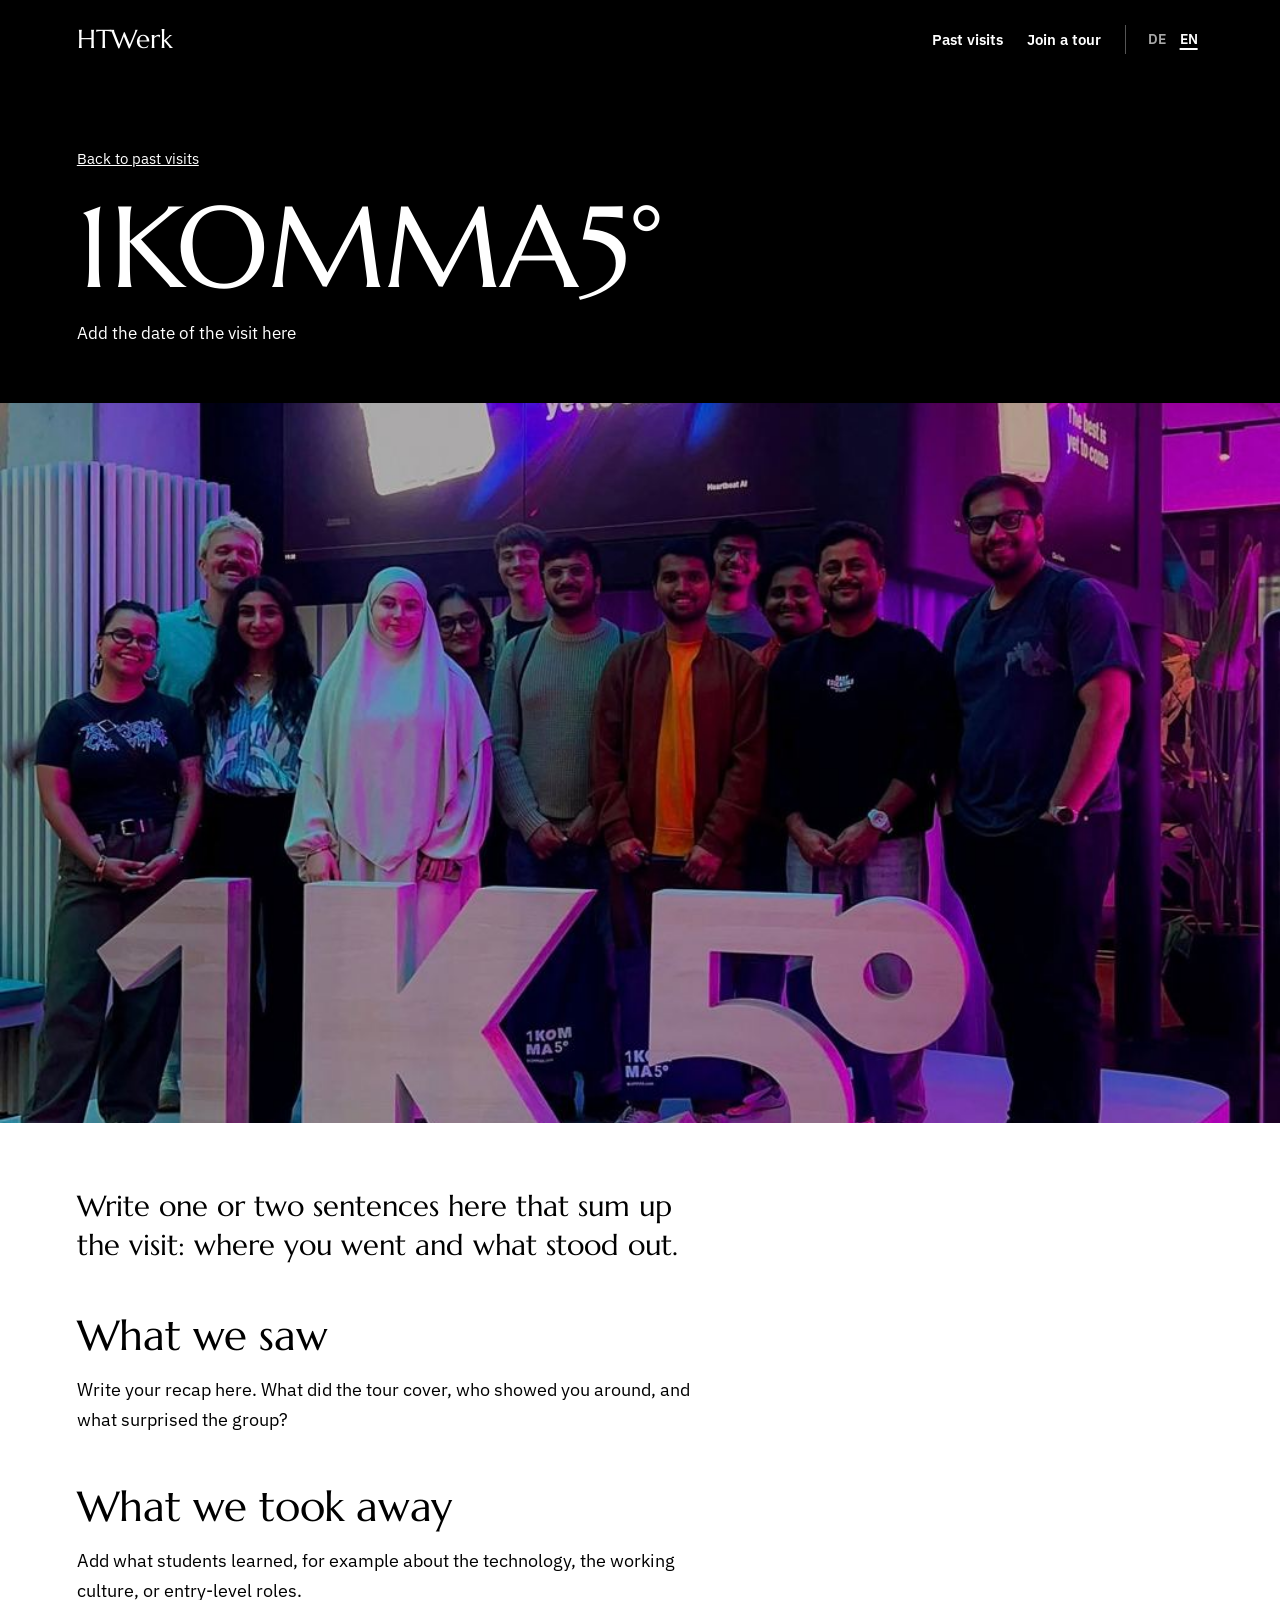
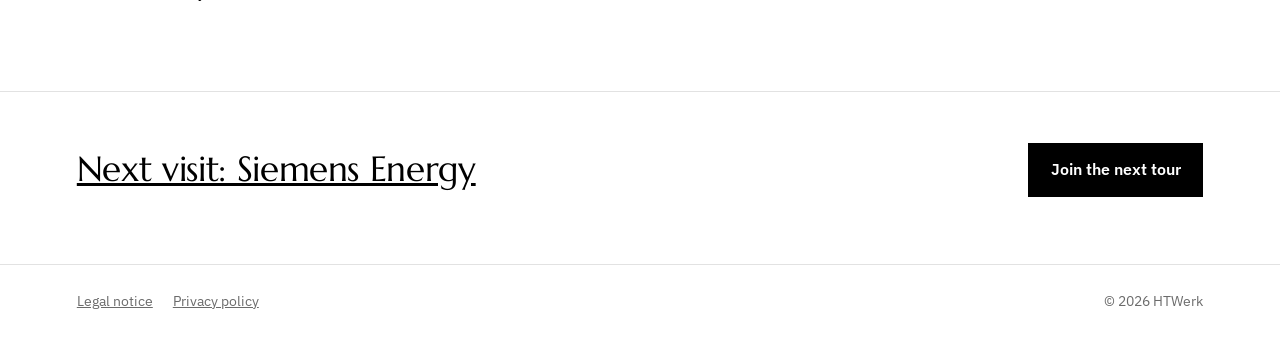
==== 1komma5.html @ 537fdc90 "Add Luma sign-up link, local fonts, link preview and icons - Sign-up button now opens the Luma page " ====
<!DOCTYPE html>
<html lang="en" data-title-en="1KOMMA5° – HTWerk" data-title-de="1KOMMA5° – HTWerk">
<head>
<meta charset="utf-8">
<meta name="viewport" content="width=device-width, initial-scale=1">
<title>1KOMMA5° – HTWerk</title>
<script>
/* Sprache waehlen, bevor die Seite gezeichnet wird: ?lang= in der Adresse, sonst gespeicherte Wahl, sonst Browsersprache */
(function(){var l;try{l=localStorage.getItem('htwerk-lang')}catch(e){}var q=(location.search.match(/[?&]lang=(de|en)/)||[])[1];if(q)l=q;if(l!=='de'&&l!=='en')l=/^de/i.test(navigator.language||'')?'de':'en';document.documentElement.lang=l})();
</script>
<!-- noindex: Suchmaschinen sollen die Seite erst aufnehmen, wenn der Rueckblick geschrieben ist. Dann diese Zeile loeschen. -->
<meta name="robots" content="noindex">
<link rel="icon" href="favicon.svg" type="image/svg+xml">
<link rel="icon" href="favicon.png" sizes="48x48" type="image/png">
<link rel="apple-touch-icon" href="apple-touch-icon.png">
<meta name="theme-color" content="#000000">
<link rel="stylesheet" href="fonts/fonts.css">
<style>
:root{--black:#000;--white:#fff;--grey:#6B6B6B;--line:#E2E2E2}
*{box-sizing:border-box}
body{margin:0;background:var(--white);color:var(--black);font:400 1.125rem/1.7 "IBM Plex Sans","Helvetica Neue",Arial,sans-serif}
img{display:block;max-width:100%}
a{color:inherit}
:focus-visible{outline:3px solid currentColor;outline-offset:3px}
h1,h2,.serif{font-family:"Marcellus","Optima",Georgia,serif;font-weight:400;letter-spacing:-.01em}
.pad{padding-left:clamp(1.25rem,6vw,6.5rem);padding-right:clamp(1.25rem,6vw,6.5rem)}
.top{display:flex;justify-content:space-between;align-items:center;gap:1rem;flex-wrap:wrap;background:var(--black);color:var(--white);padding-top:1.1rem;padding-bottom:1.1rem}
.brand{font-size:1.6rem;text-decoration:none}
.top nav{display:flex;gap:1.5rem}
.top nav a{font-weight:600;font-size:.92rem;text-decoration:none}
.top nav a:hover{text-decoration:underline}
html[lang="en"] [lang="de"],html[lang="de"] [lang="en"]{display:none}
.top nav{align-items:center}
.langsw{display:flex;border-left:1px solid #555;padding-left:1rem;gap:.15rem}
.langsw button{font:inherit;font-weight:600;font-size:.85rem;background:none;border:0;padding:.2rem .35rem;cursor:pointer;color:#A8A8A8}
.langsw button[aria-pressed="true"]{color:var(--white);text-decoration:underline;text-underline-offset:4px;text-decoration-thickness:2px}
main{display:flex;flex-direction:column}
.title{order:1;background:var(--black);color:var(--white);padding-top:4rem;padding-bottom:3.5rem}
.cover{order:2;width:100%;max-height:80vh;object-fit:cover}
.post{order:3}
.next{order:4}
.title a{font-size:.95rem}
.title h1{font-size:clamp(3rem,9vw,7.5rem);line-height:.95;margin:1.25rem 0 1rem}
.title .meta{margin:0;font-size:1.05rem}
.post{padding-top:4rem;padding-bottom:4rem}
.post>div>*{max-width:40rem}
.post h2{font-size:clamp(1.9rem,3.5vw,2.6rem);line-height:1.1;margin:3rem 0 1rem}
.post p{margin:0 0 1.25rem}
.post .lead{font-family:"Marcellus",Georgia,serif;font-size:clamp(1.4rem,2.4vw,1.8rem);line-height:1.35;margin-bottom:2rem}
.post img{max-width:min(100%,60rem);margin:2.5rem 0 .5rem}
.post figure{margin:2.5rem 0;max-width:min(100%,60rem)}
.post figure img{margin:0}
.post figcaption{font-size:.9rem;color:var(--grey);margin-top:.5rem}
.post blockquote{margin:2.5rem 0;padding-left:1.25rem;border-left:3px solid var(--black);font-family:"Marcellus",Georgia,serif;font-size:1.5rem;line-height:1.35}
.next{border-top:1px solid var(--line);padding-top:3rem;padding-bottom:4rem;display:flex;justify-content:space-between;align-items:center;gap:1.5rem;flex-wrap:wrap}
.next .serif{font-size:clamp(1.6rem,3vw,2.2rem)}
.btn{display:inline-block;padding:.85rem 1.4rem;font-weight:600;text-decoration:none;background:var(--black);color:var(--white);font-size:1rem}
.btn:hover{opacity:.75}
footer{border-top:1px solid var(--line);padding-top:1.5rem;padding-bottom:2.5rem;font-size:.9rem;color:var(--grey);display:flex;justify-content:space-between;flex-wrap:wrap;gap:1rem}
footer a{margin-right:1.25rem}
</style>
</head>
<body>

<header class="top pad">
  <a class="brand serif" href="index.html">HTWerk</a>
  <nav aria-label="Main">
    <a href="index.html#visits"><span lang="en">Past visits</span><span lang="de">Bisherige Besuche</span></a>
    <a href="index.html#signup"><span lang="en">Join a tour</span><span lang="de">Anmelden</span></a>
    <span class="langsw" role="group" aria-label="Language / Sprache">
      <button type="button" data-setlang="de">DE</button><button type="button" data-setlang="en">EN</button>
    </span>
  </nav>
</header>

<main>
  <div class="title pad">
    <a href="index.html#visits"><span lang="en">Back to past visits</span><span lang="de">Zurück zu den bisherigen Besuchen</span></a>
    <h1>1KOMMA5°</h1>

    <!-- ============ DATUM DER TOUR: hier eintragen (einmal englisch, einmal deutsch) ============ -->
    <p class="meta">
      <span lang="en">Add the date of the visit here</span>
      <span lang="de">Hier das Datum des Besuchs eintragen</span>
    </p>
  </div>

  <!-- Titelfoto -->
  <img class="cover" alt="Group photo of students at 1KOMMA5°" data-alt-de="Gruppenfoto der Studierenden bei 1KOMMA5°" src="images/1komma5.jpg">

  <article class="post pad">

    <!-- =====================================================================
         AB HIER SCHREIBST DU DEINEN BLOG-TEXT
         Es gibt zwei Bloecke: einen englischen und einen deutschen.
         Besucher sehen immer nur den Block ihrer gewaehlten Sprache.
         Wenn du nur in einer Sprache schreibst, kopiere denselben Text in beide Bloecke.

         Bausteine zum Kopieren:
         Einleitung (groesser gesetzt):   <p class="lead">Text</p>
         Absatz:                          <p>Text</p>
         Zwischenueberschrift:            <h2>Ueberschrift</h2>
         Zitat:                           <blockquote>Zitat</blockquote>
         Link:                            <a href="https://...">Linktext</a>
         Foto (Datei vorher ins selbe
         Ordner images/ hochladen):      <figure>
                                            <img src="images/dateiname.jpg" alt="Was auf dem Foto zu sehen ist">
                                            <figcaption>Bildunterschrift</figcaption>
                                          </figure>
         ===================================================================== -->

    <!-- ---------- ENGLISCHER TEXT ---------- -->
    <div lang="en">
      <p class="lead">Write one or two sentences here that sum up the visit: where you went and what stood out.</p>

      <h2>What we saw</h2>
      <p>Write your recap here. What did the tour cover, who showed you around, and what surprised the group?</p>

      <h2>What we took away</h2>
      <p>Add what students learned, for example about the technology, the working culture, or entry-level roles.</p>
    </div>

    <!-- ---------- DEUTSCHER TEXT ---------- -->
    <div lang="de">
      <p class="lead">Schreib hier ein oder zwei Sätze, die den Besuch zusammenfassen: wo ihr wart und was besonders war.</p>

      <h2>Was wir gesehen haben</h2>
      <p>Hier kommt dein Rückblick hin. Was wurde gezeigt, wer hat euch herumgeführt, und was hat die Gruppe überrascht?</p>

      <h2>Was wir mitnehmen</h2>
      <p>Ergänze, was die Studierenden gelernt haben, zum Beispiel über die Technik, die Arbeitskultur oder Einstiegsmöglichkeiten.</p>
    </div>

    <!-- =====================================================================
         ENDE DEINES TEXTES. Alles darunter bitte nicht aendern.
         ===================================================================== -->

  </article>

  <div class="next pad">
    <a class="serif" href="siemens-energy.html"><span lang="en">Next visit: Siemens Energy</span><span lang="de">Nächster Besuch: Siemens Energy</span></a>
    <a class="btn" href="index.html#signup"><span lang="en">Join the next tour</span><span lang="de">Zur nächsten Tour anmelden</span></a>
  </div>

</main>

<footer class="pad">
  <div><a href="impressum.html"><span lang="en">Legal notice</span><span lang="de">Impressum</span></a><a href="datenschutz.html"><span lang="en">Privacy policy</span><span lang="de">Datenschutz</span></a></div>
  <div>© 2026 HTWerk</div>
</footer>
<script>
/* Sprachumschalter DE/EN */
(function(){
  var d=document.documentElement;
  function set(l){
    d.lang=l;
    try{localStorage.setItem('htwerk-lang',l)}catch(e){}
    var t=d.getAttribute('data-title-'+l); if(t) document.title=t;
    document.querySelectorAll('[data-setlang]').forEach(function(b){b.setAttribute('aria-pressed',String(b.getAttribute('data-setlang')===l))});
    document.querySelectorAll('img[data-alt-de]').forEach(function(i){
      if(!i.hasAttribute('data-alt-en')) i.setAttribute('data-alt-en',i.alt);
      i.alt=i.getAttribute('data-alt-'+l);
    });
    /* Sprache an die Unterseiten weitergeben */
    document.querySelectorAll('a[href]').forEach(function(a){
      var m=a.getAttribute('href').match(/^([\w-]+\.html)(\?lang=\w+)?(#.*)?$/);
      if(m) a.setAttribute('href',m[1]+'?lang='+l+(m[3]||''));
    });
  }
  document.querySelectorAll('[data-setlang]').forEach(function(b){b.addEventListener('click',function(){set(b.getAttribute('data-setlang'))})});
  set(d.lang==='de'?'de':'en');
})();
</script>
</body>
</html>
---- fonts/fonts.css ----
/* Schriften liegen lokal im Repository, damit keine Besucherdaten an Google gehen.
   Marcellus und IBM Plex Sans stehen unter der SIL Open Font License (siehe LICENSE-Dateien). */
@font-face{font-family:"Marcellus";font-style:normal;font-weight:400;font-display:swap;src:url("marcellus-latin-400-normal.woff2") format("woff2")}
@font-face{font-family:"IBM Plex Sans";font-style:normal;font-weight:400;font-display:swap;src:url("ibm-plex-sans-latin-400-normal.woff2") format("woff2")}
@font-face{font-family:"IBM Plex Sans";font-style:normal;font-weight:600;font-display:swap;src:url("ibm-plex-sans-latin-600-normal.woff2") format("woff2")}
@font-face{font-family:"IBM Plex Sans";font-style:normal;font-weight:700;font-display:swap;src:url("ibm-plex-sans-latin-700-normal.woff2") format("woff2")}
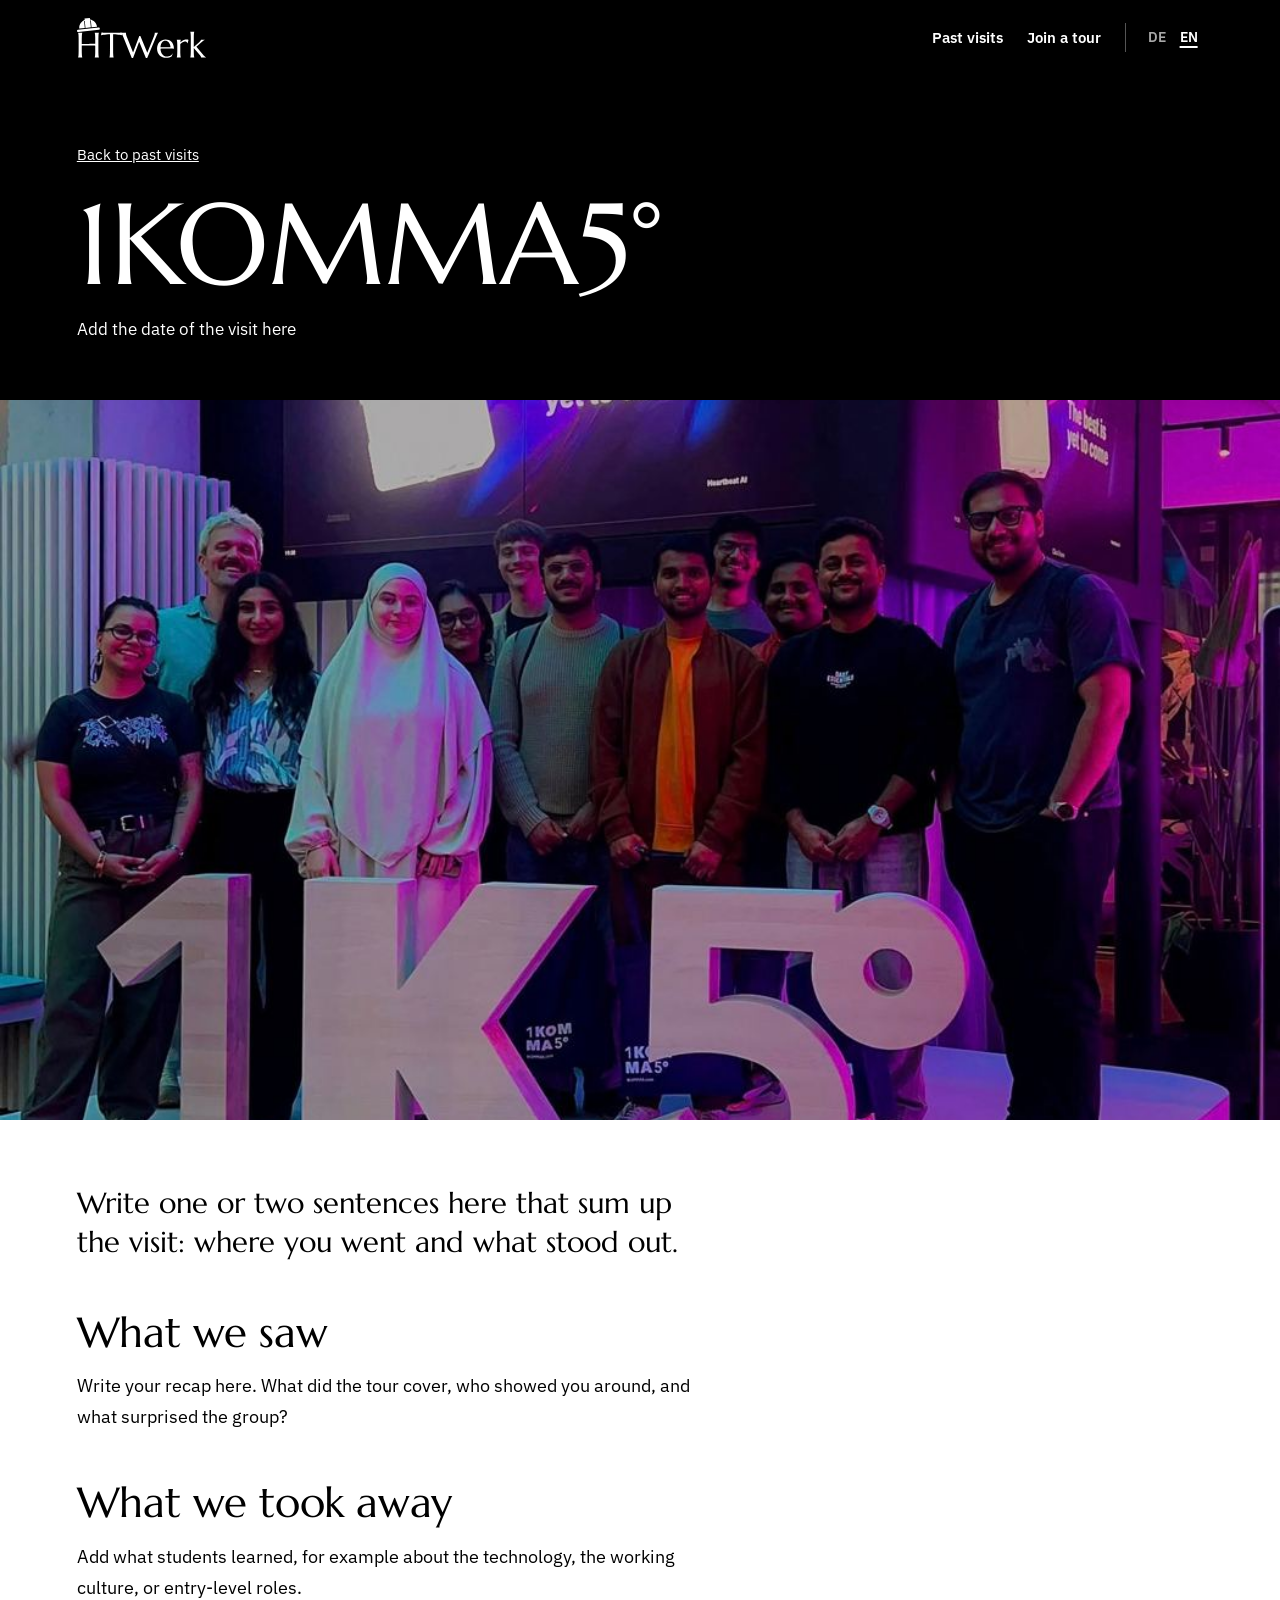
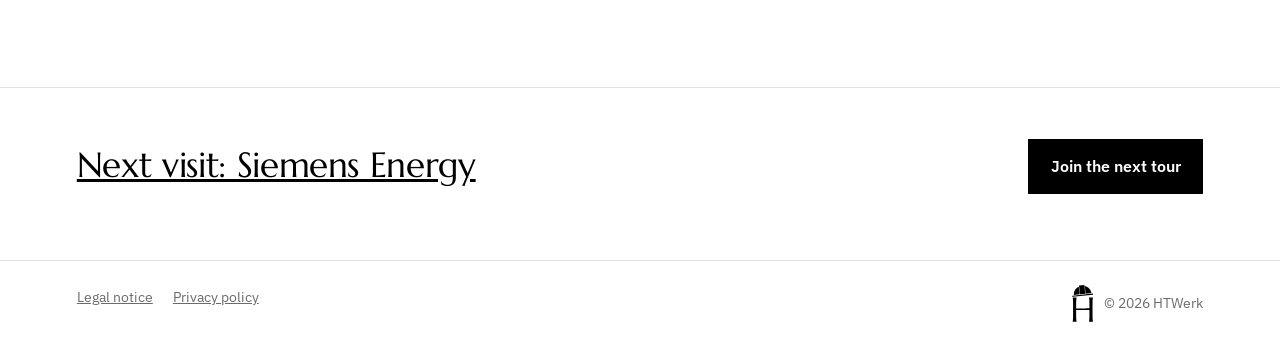
==== commit 4234177a: "Add Helm logo and revise German copy - Hero h1, tour-page header and footer use the Helm wordmark an" ====
--- a/1komma5.html
+++ b/1komma5.html
@@ -25,7 +25,8 @@
 h1,h2,.serif{font-family:"Marcellus","Optima",Georgia,serif;font-weight:400;letter-spacing:-.01em}
 .pad{padding-left:clamp(1.25rem,6vw,6.5rem);padding-right:clamp(1.25rem,6vw,6.5rem)}
 .top{display:flex;justify-content:space-between;align-items:center;gap:1rem;flex-wrap:wrap;background:var(--black);color:var(--white);padding-top:1.1rem;padding-bottom:1.1rem}
-.brand{font-size:1.6rem;text-decoration:none}
+.brand{display:block;line-height:0}
+.brand svg{display:block;height:2.5rem;width:auto;fill:currentColor}
 .top nav{display:flex;gap:1.5rem}
 .top nav a{font-weight:600;font-size:.92rem;text-decoration:none}
 .top nav a:hover{text-decoration:underline}
@@ -58,12 +59,14 @@
 .btn:hover{opacity:.75}
 footer{border-top:1px solid var(--line);padding-top:1.5rem;padding-bottom:2.5rem;font-size:.9rem;color:var(--grey);display:flex;justify-content:space-between;flex-wrap:wrap;gap:1rem}
 footer a{margin-right:1.25rem}
+.mark{display:flex;align-items:center;gap:.7rem}
+.mark svg{height:2.3rem;width:auto;fill:var(--black)}
 </style>
 </head>
 <body>
 
 <header class="top pad">
-  <a class="brand serif" href="index.html">HTWerk</a>
+  <a class="brand" href="index.html" aria-label="HTWerk"><svg viewBox="0 0 4799 1487" aria-hidden="true" focusable="false"><path d="M678 1027 c-17 -1 -38 -1 -64 -1 c-25 -1 -53 -1 -83 -1 c-31 -1 -62 -1 -95 -1 c-32 -1 -64 -1 -96 -1 c-31 0 -61 0 -89 0 c-28 1 -53 1 -74 2 v191 c0 36 1 68 2 95 c1 27 2 51 4 70 c1 20 3 36 6 50 c2 13 4 24 7 33 v3 h-154 v-3 c3 -9 5 -20 7 -33 c3 -14 5 -30 7 -50 c1 -19 3 -43 3 -70 c1 -27 2 -59 2 -95 v-418 c0 -36 -1 -68 -2 -95 c0 -27 -2 -51 -3 -71 c-2 -20 -4 -36 -7 -49 c-2 -14 -4 -25 -7 -34 v-2 h154 v2 c-3 9 -5 20 -7 34 c-3 13 -5 29 -6 49 c-2 20 -3 44 -4 71 c-1 27 -2 59 -2 95 v164 c23 1 48 2 76 2 c28 0 58 0 89 0 c30 0 62 -1 94 -1 c32 0 62 -1 92 -2 c30 0 58 -1 83 -2 c26 -1 49 -2 67 -2 v-159 c0 -36 0 -68 -1 -95 c-1 -27 -2 -51 -4 -71 c-1 -20 -3 -36 -6 -49 c-2 -14 -5 -25 -7 -34 v-2 h154 v2 c-3 9 -5 20 -8 34 c-2 13 -4 29 -6 49 c-1 20 -3 44 -3 71 c-1 27 -2 59 -2 95 v418 c0 36 1 68 2 95 c0 27 2 51 3 70 c2 20 4 36 6 50 c3 13 5 24 8 33 v3 h-154 v-3 c2 -9 5 -20 7 -33 c3 -14 5 -30 6 -50 c2 -19 3 -43 4 -70 c1 -27 1 -59 1 -95 Z M1226 603 c-50 0 -96 2 -137 7 c-40 4 -75 9 -105 14 c-34 7 -65 14 -92 21 l19 -103 c5 0 13 0 23 1 c10 0 22 1 34 1 c13 1 26 1 40 1 c14 0 27 0 40 1 c12 0 23 0 33 0 c9 1 16 1 21 1 h366 c4 0 11 0 21 -1 c9 0 20 0 33 0 c12 -1 25 -1 39 -1 c14 0 27 0 40 -1 c13 0 24 -1 34 -1 c11 -1 18 -1 23 -1 l19 103 c-27 -7 -58 -14 -92 -21 c-30 -5 -65 -10 -106 -14 c-40 -5 -86 -7 -136 -7 v613 c0 36 0 68 1 95 c2 27 3 51 4 70 c2 20 4 36 6 50 c2 13 5 24 7 33 v3 h-153 v-3 c3 -9 5 -20 7 -33 c2 -14 4 -30 6 -50 c2 -19 3 -43 4 -70 c1 -27 1 -59 1 -95 Z M2356 668 l257 623 l249 -612 c10 -25 17 -46 22 -64 c5 -17 7 -32 7 -45 c0 -3 0 -7 0 -11 c-1 -5 -1 -8 -2 -10 v-2 h127 v2 c-9 10 -18 25 -28 45 c-10 21 -22 46 -35 76 l-343 817 h-49 l-249 -606 l-228 606 h-48 l-314 -785 c-8 -18 -16 -36 -24 -53 c-8 -17 -15 -33 -22 -47 c-7 -13 -14 -25 -19 -34 c-6 -10 -10 -16 -13 -19 v-2 h178 v2 c-1 5 -2 9 -2 11 c0 3 0 6 0 9 c0 15 2 30 5 46 c4 17 10 36 19 59 l241 610 l231 -614 Z M3317 1478 c-48 0 -92 -7 -134 -22 c-41 -15 -77 -37 -108 -66 c-31 -29 -55 -65 -73 -107 c-17 -43 -26 -91 -26 -146 c0 -48 8 -93 24 -135 c16 -41 39 -77 67 -107 c29 -30 63 -54 101 -71 c38 -17 79 -26 124 -26 c44 0 85 8 122 23 c38 15 71 37 98 66 c28 29 50 65 66 107 c16 43 24 91 26 145 c-49 0 -97 -1 -145 -1 c-49 -1 -99 -1 -151 -1 c-37 0 -73 0 -109 1 c-35 0 -67 1 -95 1 c3 45 9 85 21 121 c11 36 27 67 47 92 c20 26 44 45 72 59 c29 14 61 20 97 20 c24 0 48 -3 70 -8 c22 -6 42 -14 60 -24 c18 -11 34 -23 48 -37 c14 -14 26 -29 36 -45 l8 4 l-48 114 c-23 12 -50 22 -83 31 c-32 8 -70 12 -115 12 Z M3232 1087 c42 0 85 0 128 0 c43 -1 82 -1 117 -3 c-4 -37 -11 -70 -21 -100 c-11 -29 -25 -54 -42 -75 c-16 -20 -36 -36 -59 -47 c-22 -11 -47 -17 -75 -17 c-24 0 -47 5 -68 16 c-21 11 -39 27 -54 47 c-16 21 -28 46 -37 76 c-10 30 -15 63 -17 102 c19 0 40 1 61 1 c21 0 44 0 67 0 Z M3729 1061 c0 -37 -1 -69 -2 -96 c-1 -27 -2 -50 -4 -70 c-1 -20 -3 -36 -6 -49 c-2 -14 -5 -25 -7 -34 v-2 h148 v2 c-3 10 -6 22 -9 36 c-2 14 -4 32 -5 55 c16 -14 32 -27 49 -39 c18 -13 35 -25 53 -34 c18 -10 36 -18 55 -24 c18 -6 37 -9 56 -9 c12 0 22 0 30 1 c9 2 16 3 23 5 c7 2 13 4 19 6 c5 3 11 5 16 7 l-32 123 l-10 -3 c-6 -19 -15 -34 -29 -45 c-14 -11 -34 -17 -58 -17 c-13 0 -27 2 -42 7 c-14 5 -29 11 -44 19 c-15 9 -30 18 -45 29 c-15 11 -29 23 -44 35 c0 12 -1 26 -1 40 c0 15 0 30 0 46 v166 c0 36 1 68 1 95 c1 27 3 51 4 70 c2 20 4 36 6 50 c2 13 5 24 7 33 v3 h-148 v-3 c2 -9 5 -20 7 -33 c3 -14 5 -30 6 -50 c2 -19 3 -43 4 -70 c1 -27 2 -59 2 -95 Z M4231 758 c0 -36 -1 -68 -2 -95 c-1 -27 -2 -50 -4 -70 c-1 -20 -3 -36 -6 -50 c-2 -13 -4 -24 -7 -33 v-2 h148 v2 c-2 9 -5 20 -7 33 c-2 14 -4 30 -6 50 c-1 20 -3 43 -4 70 c0 27 -1 59 -1 95 v320 l210 -188 c37 -32 55 -59 55 -80 h149 v2 c-11 4 -22 8 -32 13 c-10 6 -20 12 -30 19 c-10 8 -20 16 -31 25 c-11 9 -23 20 -36 31 l-188 171 l258 305 c8 10 16 19 25 29 c9 9 18 18 27 26 c9 8 18 16 26 22 c9 6 17 9 24 11 v3 h-186 c0 -11 -3 -23 -9 -35 c-6 -12 -16 -27 -31 -46 l-231 -274 v104 c0 36 1 68 1 95 c1 27 3 51 4 70 c2 20 4 36 6 50 c2 13 5 24 7 33 v3 h-148 v-3 c3 -9 5 -20 7 -33 c3 -14 5 -30 6 -50 c2 -19 3 -43 4 -70 c1 -27 2 -59 2 -95 Z M745 323 l-204 21 l-27 -257 l-26 3 l27 257 l-199 21 l-27 -258 l-26 3 l27 258 l-205 21 c-14 -137 70 -264 200 -317 l-6 -54 l200 -21 l5 54 c138 25 247 131 261 269 Z M36 437 l767 -80 c22 -3 42 13 44 35 c3 22 -13 42 -35 44 l-768 81 c-22 2 -41 -14 -44 -36 c-2 -22 14 -41 36 -44 Z"/></svg></a>
   <nav aria-label="Main">
     <a href="index.html#visits"><span lang="en">Past visits</span><span lang="de">Bisherige Besuche</span></a>
     <a href="index.html#signup"><span lang="en">Join a tour</span><span lang="de">Anmelden</span></a>
@@ -122,13 +125,13 @@
 
     <!-- ---------- DEUTSCHER TEXT ---------- -->
     <div lang="de">
-      <p class="lead">Schreib hier ein oder zwei Sätze, die den Besuch zusammenfassen: wo ihr wart und was besonders war.</p>
+      <p class="lead">Fasse den Besuch hier in ein oder zwei Sätzen zusammen: wo ihr wart und was hängen geblieben ist.</p>
 
       <h2>Was wir gesehen haben</h2>
-      <p>Hier kommt dein Rückblick hin. Was wurde gezeigt, wer hat euch herumgeführt, und was hat die Gruppe überrascht?</p>
+      <p>Hier steht dein Rückblick. Was habt ihr gesehen, wer hat euch geführt und was hat die Gruppe überrascht?</p>
 
       <h2>Was wir mitnehmen</h2>
-      <p>Ergänze, was die Studierenden gelernt haben, zum Beispiel über die Technik, die Arbeitskultur oder Einstiegsmöglichkeiten.</p>
+      <p>Ergänze, was die Studierenden mitgenommen haben, zum Beispiel über die Technik, die Unternehmenskultur oder den Berufseinstieg.</p>
     </div>
 
     <!-- =====================================================================
@@ -138,7 +141,7 @@
   </article>
 
   <div class="next pad">
-    <a class="serif" href="siemens-energy.html"><span lang="en">Next visit: Siemens Energy</span><span lang="de">Nächster Besuch: Siemens Energy</span></a>
+    <a class="serif" href="siemens-energy.html"><span lang="en">Next visit: Siemens Energy</span><span lang="de">Nächster Rückblick: Siemens Energy</span></a>
     <a class="btn" href="index.html#signup"><span lang="en">Join the next tour</span><span lang="de">Zur nächsten Tour anmelden</span></a>
   </div>
 
@@ -146,7 +149,7 @@
 
 <footer class="pad">
   <div><a href="impressum.html"><span lang="en">Legal notice</span><span lang="de">Impressum</span></a><a href="datenschutz.html"><span lang="en">Privacy policy</span><span lang="de">Datenschutz</span></a></div>
-  <div>© 2026 HTWerk</div>
+  <div class="mark"><svg viewBox="0 0 1498 2566" aria-hidden="true" focusable="false"><path d="M1216 1753 c-31 -1 -71 -2 -118 -2 c-48 -1 -99 -1 -155 -2 c-56 -1 -114 -1 -174 -2 c-61 0 -120 -1 -177 -1 c-58 0 -113 0 -165 1 c-52 0 -98 2 -137 3 v352 c0 67 1 126 3 176 c2 51 5 94 7 130 c3 37 7 67 11 91 c4 25 9 45 14 62 v5 h-285 v-5 c5 -17 10 -37 14 -62 c4 -24 8 -54 11 -91 c3 -36 6 -79 7 -130 c2 -50 3 -109 3 -176 v-771 c0 -68 -1 -126 -3 -176 c-1 -51 -4 -94 -7 -131 c-3 -37 -7 -67 -11 -92 c-4 -24 -9 -45 -14 -61 v-5 h285 v5 c-5 16 -10 37 -14 61 c-4 25 -8 55 -11 92 c-2 37 -5 80 -7 131 c-2 50 -3 108 -3 176 v303 c41 2 88 3 140 3 c52 0 107 0 164 0 c57 0 115 -1 174 -2 c58 -1 115 -2 170 -3 c55 -1 107 -2 154 -4 c48 -1 89 -3 124 -5 v-292 c0 -68 -1 -126 -3 -176 c-2 -51 -4 -94 -7 -131 c-3 -37 -6 -67 -10 -92 c-5 -24 -9 -45 -14 -61 v-5 h284 v5 c-4 16 -9 37 -13 61 c-5 25 -8 55 -11 92 c-4 37 -6 80 -8 131 c-1 50 -2 108 -2 176 v771 c0 67 1 126 2 176 c2 51 4 94 8 130 c3 37 6 67 11 91 c4 25 9 45 13 62 v5 h-284 v-5 c5 -17 9 -37 14 -62 c4 -24 7 -54 10 -91 c3 -36 5 -79 7 -130 c2 -50 3 -109 3 -176 Z M1351 562 l-400 42 l-54 -517 l-26 3 l54 517 l-369 39 l-54 -518 l-26 3 l55 518 l-400 42 c-27 -254 129 -487 369 -586 l-7 -66 l368 -39 l7 66 c255 47 456 243 483 496 Z M36 741 l1418 -149 c22 -3 42 13 44 35 c2 22 -14 42 -35 44 l-1419 149 c-22 3 -41 -13 -44 -35 c-2 -22 14 -42 36 -44 Z"/></svg>© 2026 HTWerk</div>
 </footer>
 <script>
 /* Sprachumschalter DE/EN */
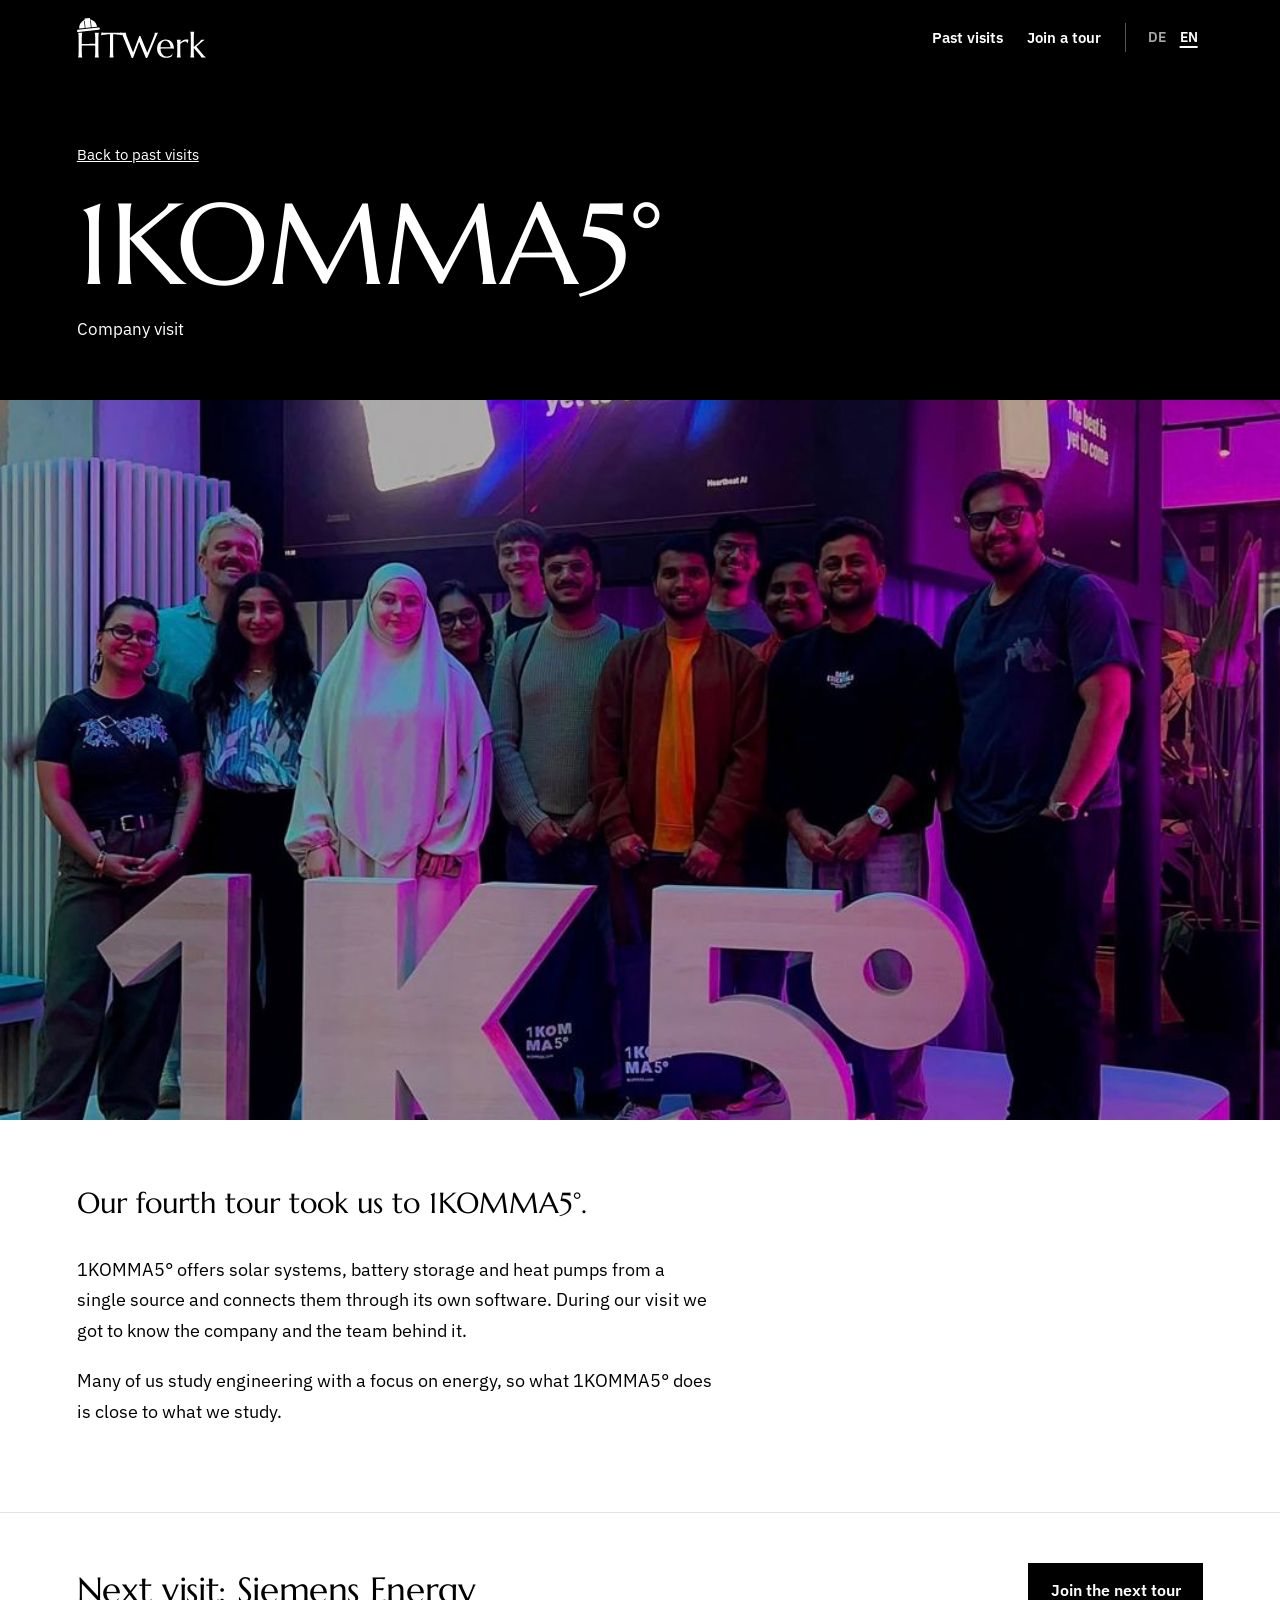
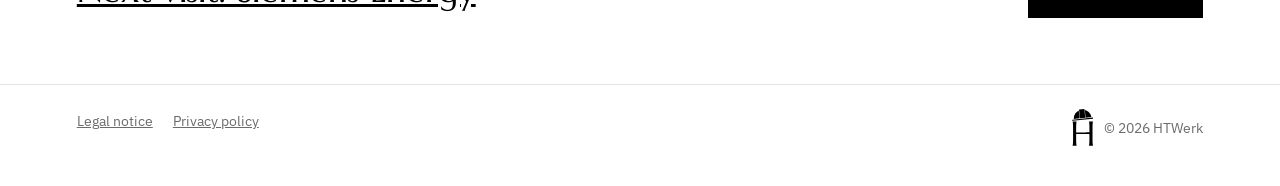
==== commit 66390fe4: "Link tour pages from the homepage and add short recaps - Each visit under #visits links to its page " ====
--- a/1komma5.html
+++ b/1komma5.html
@@ -8,8 +8,7 @@
 /* Sprache waehlen, bevor die Seite gezeichnet wird: ?lang= in der Adresse, sonst gespeicherte Wahl, sonst Browsersprache */
 (function(){var l;try{l=localStorage.getItem('htwerk-lang')}catch(e){}var q=(location.search.match(/[?&]lang=(de|en)/)||[])[1];if(q)l=q;if(l!=='de'&&l!=='en')l=/^de/i.test(navigator.language||'')?'de':'en';document.documentElement.lang=l})();
 </script>
-<!-- noindex: Suchmaschinen sollen die Seite erst aufnehmen, wenn der Rueckblick geschrieben ist. Dann diese Zeile loeschen. -->
-<meta name="robots" content="noindex">
+<meta name="description" content="Our fourth tour took us to 1KOMMA5°.">
 <link rel="icon" href="favicon.svg" type="image/svg+xml">
 <link rel="icon" href="favicon.png" sizes="48x48" type="image/png">
 <link rel="apple-touch-icon" href="apple-touch-icon.png">
@@ -52,6 +51,10 @@
 .post figure{margin:2.5rem 0;max-width:min(100%,60rem)}
 .post figure img{margin:0}
 .post figcaption{font-size:.9rem;color:var(--grey);margin-top:.5rem}
+.shots{display:grid;grid-template-columns:1fr 1fr;gap:1.25rem;max-width:60rem;margin-top:3rem}
+.shots figure{margin:0;max-width:none}
+.shots img{width:100%;max-width:none;aspect-ratio:4/3;object-fit:cover}
+@media (max-width:40rem){.shots{grid-template-columns:1fr}}
 .post blockquote{margin:2.5rem 0;padding-left:1.25rem;border-left:3px solid var(--black);font-family:"Marcellus",Georgia,serif;font-size:1.5rem;line-height:1.35}
 .next{border-top:1px solid var(--line);padding-top:3rem;padding-bottom:4rem;display:flex;justify-content:space-between;align-items:center;gap:1.5rem;flex-wrap:wrap}
 .next .serif{font-size:clamp(1.6rem,3vw,2.2rem)}
@@ -81,10 +84,10 @@
     <a href="index.html#visits"><span lang="en">Back to past visits</span><span lang="de">Zurück zu den bisherigen Besuchen</span></a>
     <h1>1KOMMA5°</h1>
 
-    <!-- ============ DATUM DER TOUR: hier eintragen (einmal englisch, einmal deutsch) ============ -->
+    <!-- Zeile unter dem Namen. Das Datum des Besuchs fehlt noch: einfach davor ergänzen, z. B. „12. Mai 2026 · …“ (einmal englisch, einmal deutsch). -->
     <p class="meta">
-      <span lang="en">Add the date of the visit here</span>
-      <span lang="de">Hier das Datum des Besuchs eintragen</span>
+      <span lang="en">Company visit</span>
+      <span lang="de">Unternehmensbesuch</span>
     </p>
   </div>
 
@@ -110,28 +113,23 @@
                                             <img src="images/dateiname.jpg" alt="Was auf dem Foto zu sehen ist">
                                             <figcaption>Bildunterschrift</figcaption>
                                           </figure>
+
+         Zwei Fotos nebeneinander, fuer beide Sprachen gemeinsam (steht unter dem deutschen Text):
+                                          <div class="shots"> <figure>...</figure> <figure>...</figure> </div>
          ===================================================================== -->
 
     <!-- ---------- ENGLISCHER TEXT ---------- -->
     <div lang="en">
-      <p class="lead">Write one or two sentences here that sum up the visit: where you went and what stood out.</p>
-
-      <h2>What we saw</h2>
-      <p>Write your recap here. What did the tour cover, who showed you around, and what surprised the group?</p>
-
-      <h2>What we took away</h2>
-      <p>Add what students learned, for example about the technology, the working culture, or entry-level roles.</p>
+      <p class="lead">Our fourth tour took us to 1KOMMA5°.</p>
+      <p>1KOMMA5° offers solar systems, battery storage and heat pumps from a single source and connects them through its own software. During our visit we got to know the company and the team behind it.</p>
+      <p>Many of us study engineering with a focus on energy, so what 1KOMMA5° does is close to what we study.</p>
     </div>
 
     <!-- ---------- DEUTSCHER TEXT ---------- -->
     <div lang="de">
-      <p class="lead">Fasse den Besuch hier in ein oder zwei Sätzen zusammen: wo ihr wart und was hängen geblieben ist.</p>
-
-      <h2>Was wir gesehen haben</h2>
-      <p>Hier steht dein Rückblick. Was habt ihr gesehen, wer hat euch geführt und was hat die Gruppe überrascht?</p>
-
-      <h2>Was wir mitnehmen</h2>
-      <p>Ergänze, was die Studierenden mitgenommen haben, zum Beispiel über die Technik, die Unternehmenskultur oder den Berufseinstieg.</p>
+      <p class="lead">Unsere vierte Tour führte zu 1KOMMA5°.</p>
+      <p>1KOMMA5° bietet Solaranlagen, Stromspeicher und Wärmepumpen aus einer Hand an und vernetzt sie über eine eigene Software. Bei unserem Besuch haben wir das Unternehmen und das Team dahinter kennengelernt.</p>
+      <p>Viele von uns studieren mit Schwerpunkt Energie. Was 1KOMMA5° macht, liegt deshalb nah an unserem Studium.</p>
     </div>
 
     <!-- =====================================================================
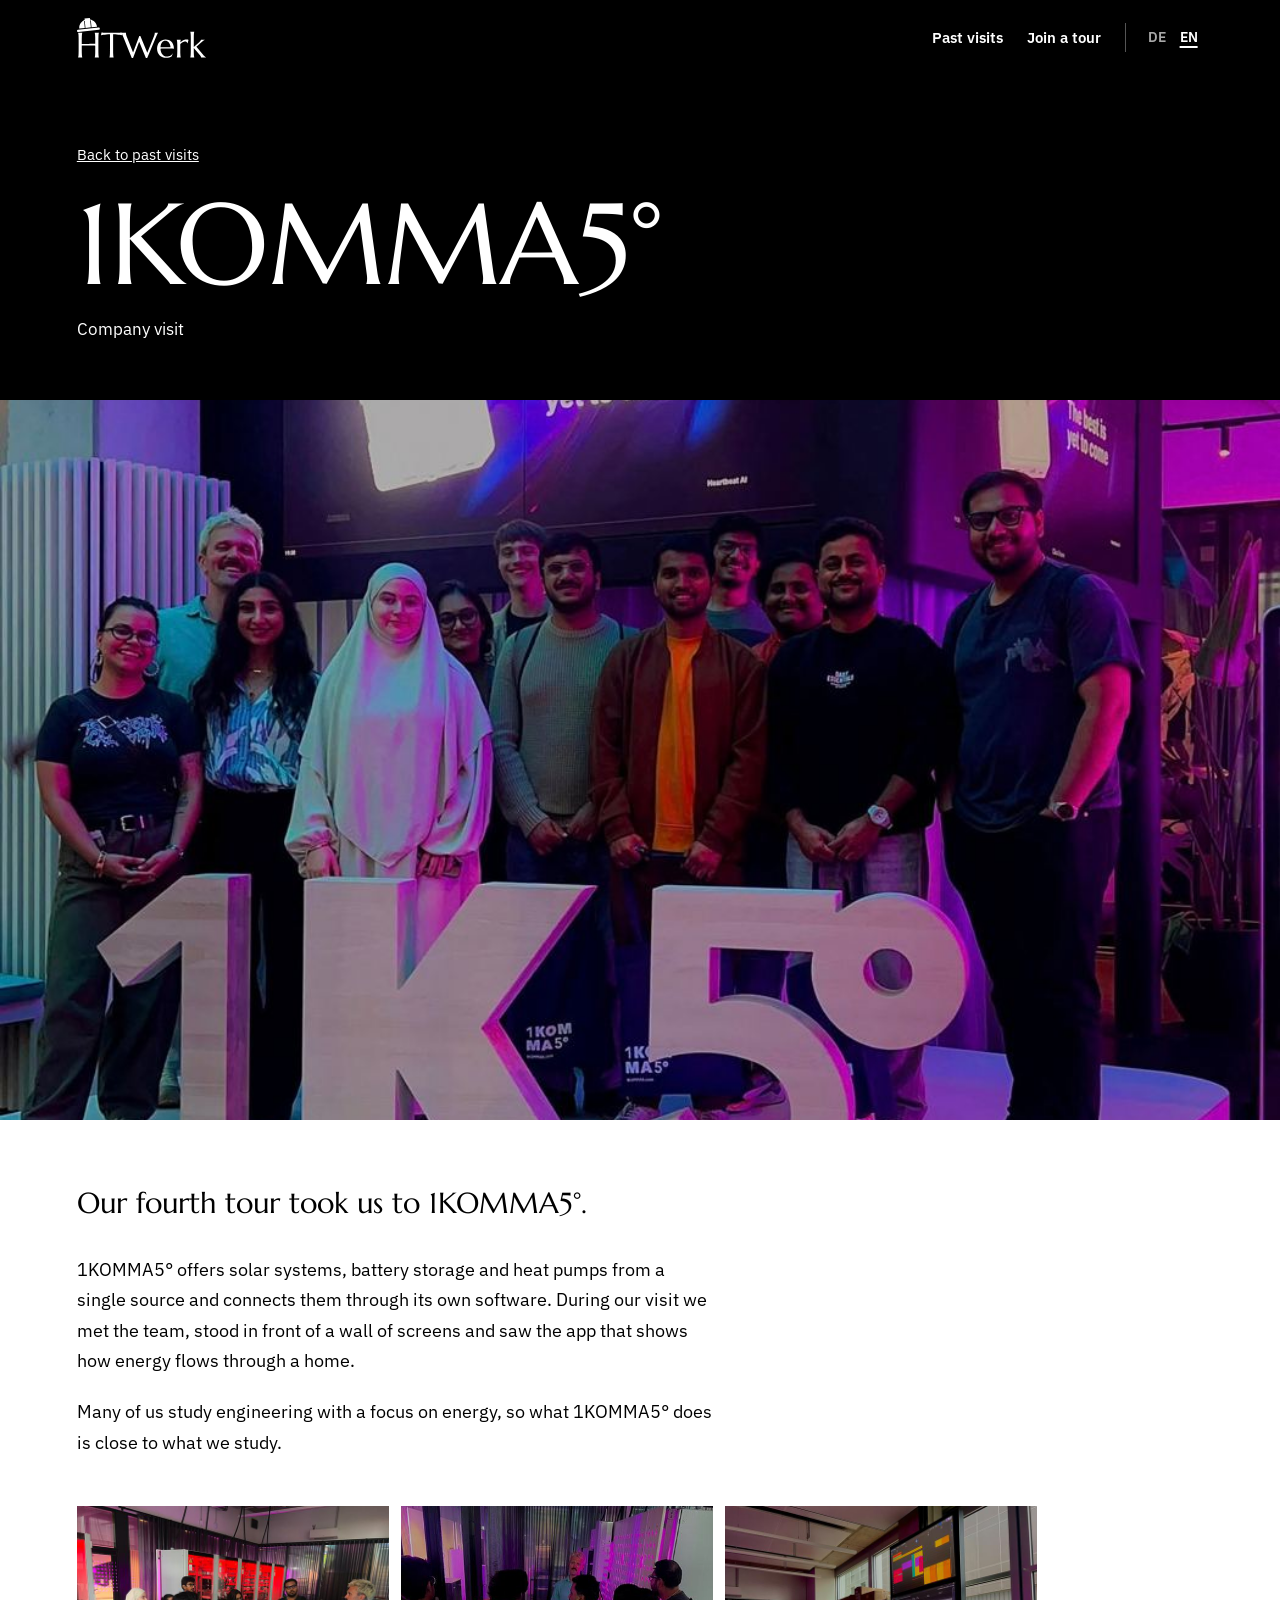
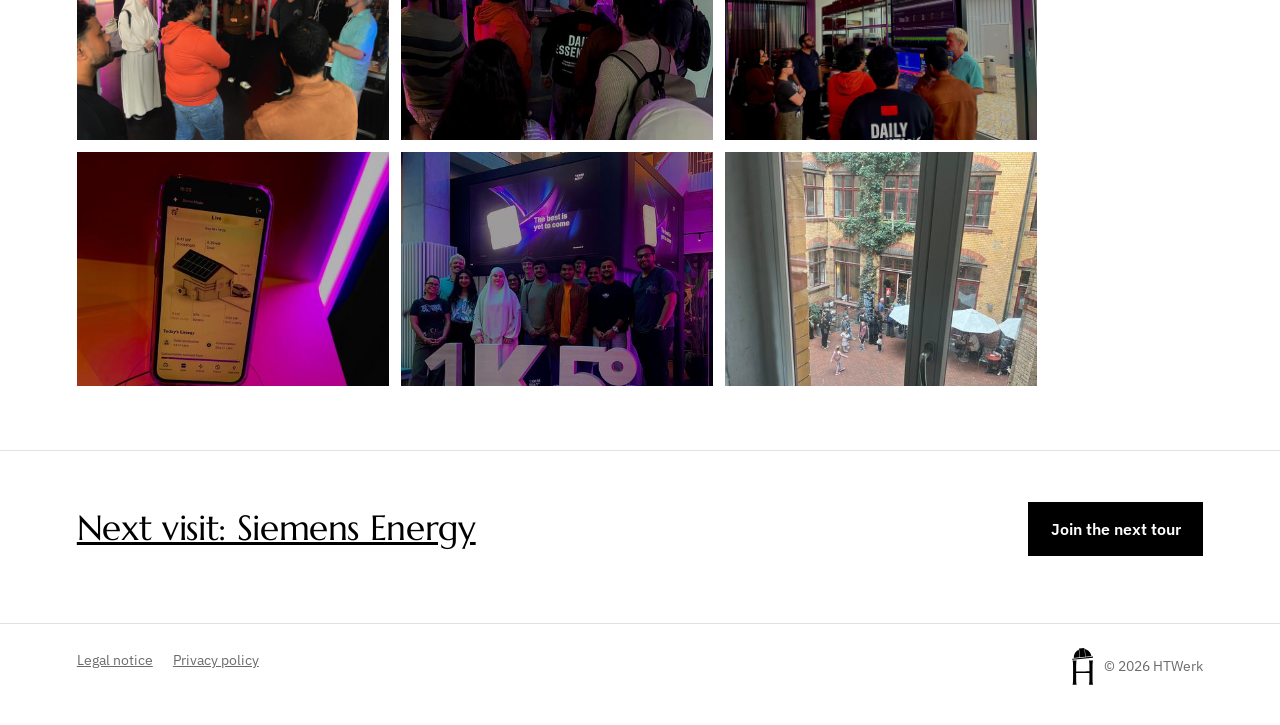
==== commit be814909: "Add photo galleries from the uploaded tour photos - BMW Motorrad: 30 photos, Formlabs: 39 photos, 1K" ====
--- a/1komma5.html
+++ b/1komma5.html
@@ -55,6 +55,12 @@
 .shots figure{margin:0;max-width:none}
 .shots img{width:100%;max-width:none;aspect-ratio:4/3;object-fit:cover}
 @media (max-width:40rem){.shots{grid-template-columns:1fr}}
+.gallery{display:grid;grid-template-columns:repeat(3,1fr);gap:.75rem;max-width:60rem;margin-top:3rem}
+.gallery a{display:block}
+.gallery img{width:100%;height:auto;max-width:none;margin:0;aspect-ratio:4/3;object-fit:cover;transition:opacity .2s}
+.gallery img.p{object-position:50% 25%}
+.gallery a:hover img{opacity:.82}
+@media (max-width:40rem){.gallery{grid-template-columns:1fr 1fr;gap:.5rem}}
 .post blockquote{margin:2.5rem 0;padding-left:1.25rem;border-left:3px solid var(--black);font-family:"Marcellus",Georgia,serif;font-size:1.5rem;line-height:1.35}
 .next{border-top:1px solid var(--line);padding-top:3rem;padding-bottom:4rem;display:flex;justify-content:space-between;align-items:center;gap:1.5rem;flex-wrap:wrap}
 .next .serif{font-size:clamp(1.6rem,3vw,2.2rem)}
@@ -116,20 +122,33 @@
 
          Zwei Fotos nebeneinander, fuer beide Sprachen gemeinsam (steht unter dem deutschen Text):
                                           <div class="shots"> <figure>...</figure> <figure>...</figure> </div>
+
+         Galerie aus vielen Fotos, je drei nebeneinander (kleines Bild im Raster, Klick oeffnet das grosse):
+                                          <div class="gallery"> <a href="images/gross.jpg"><img src="images/klein.jpg" alt="..."></a> ... </div>
          ===================================================================== -->
 
     <!-- ---------- ENGLISCHER TEXT ---------- -->
     <div lang="en">
       <p class="lead">Our fourth tour took us to 1KOMMA5°.</p>
-      <p>1KOMMA5° offers solar systems, battery storage and heat pumps from a single source and connects them through its own software. During our visit we got to know the company and the team behind it.</p>
+      <p>1KOMMA5° offers solar systems, battery storage and heat pumps from a single source and connects them through its own software. During our visit we met the team, stood in front of a wall of screens and saw the app that shows how energy flows through a home.</p>
       <p>Many of us study engineering with a focus on energy, so what 1KOMMA5° does is close to what we study.</p>
     </div>
 
     <!-- ---------- DEUTSCHER TEXT ---------- -->
     <div lang="de">
       <p class="lead">Unsere vierte Tour führte zu 1KOMMA5°.</p>
-      <p>1KOMMA5° bietet Solaranlagen, Stromspeicher und Wärmepumpen aus einer Hand an und vernetzt sie über eine eigene Software. Bei unserem Besuch haben wir das Unternehmen und das Team dahinter kennengelernt.</p>
+      <p>1KOMMA5° bietet Solaranlagen, Stromspeicher und Wärmepumpen aus einer Hand an und vernetzt sie über eine eigene Software. Bei unserem Besuch haben wir das Team kennengelernt, vor einer Wand aus Bildschirmen gestanden und die App gesehen, die den Energiefluss im Haus zeigt.</p>
       <p>Viele von uns studieren mit Schwerpunkt Energie. Was 1KOMMA5° macht, liegt deshalb nah an unserem Studium.</p>
+    </div>
+
+    <!-- ---------- FOTOGALERIE (für beide Sprachen gemeinsam). Ein Klick öffnet das Foto groß. ---------- -->
+    <div class="gallery">
+      <a href="images/1komma5/01.jpg"><img loading="lazy" decoding="async" width="640" height="480" src="images/1komma5/01-s.jpg" data-alt-de="Studierende stehen im Kreis und hören einem der Gastgeber bei 1KOMMA5° zu" alt="Students stand in a circle listening to one of the hosts at 1KOMMA5°"></a>
+      <a href="images/1komma5/02.jpg"><img class="p" loading="lazy" decoding="async" width="480" height="640" src="images/1komma5/02-s.jpg" data-alt-de="Die Gruppe in einem violett beleuchteten Raum, von hinten gesehen" alt="The group in a purple-lit room, seen from behind"></a>
+      <a href="images/1komma5/03.jpg"><img loading="lazy" decoding="async" width="640" height="480" src="images/1komma5/03-s.jpg" data-alt-de="Die Gruppe vor einer Wand aus Bildschirmen mit Diagrammen" alt="The group in front of a wall of screens showing charts"></a>
+      <a href="images/1komma5/04.jpg"><img class="p" loading="lazy" decoding="async" width="480" height="640" src="images/1komma5/04-s.jpg" data-alt-de="Ein Smartphone mit einer App, die ein Haus mit Solaranlage zeigt" alt="A phone showing an app with a house and solar panels"></a>
+      <a href="images/1komma5/05.jpg"><img class="p" loading="lazy" decoding="async" width="480" height="640" src="images/1komma5/05-s.jpg" data-alt-de="Gruppenfoto der Studierenden hinter einem großen 1K5°-Schriftzug" alt="Group photo of the students behind a large 1K5° sign"></a>
+      <a href="images/1komma5/06.jpg"><img class="p" loading="lazy" decoding="async" width="480" height="640" src="images/1komma5/06-s.jpg" data-alt-de="Blick aus einem Fenster in einen Backstein-Innenhof" alt="View from a window into a brick courtyard"></a>
     </div>
 
     <!-- =====================================================================
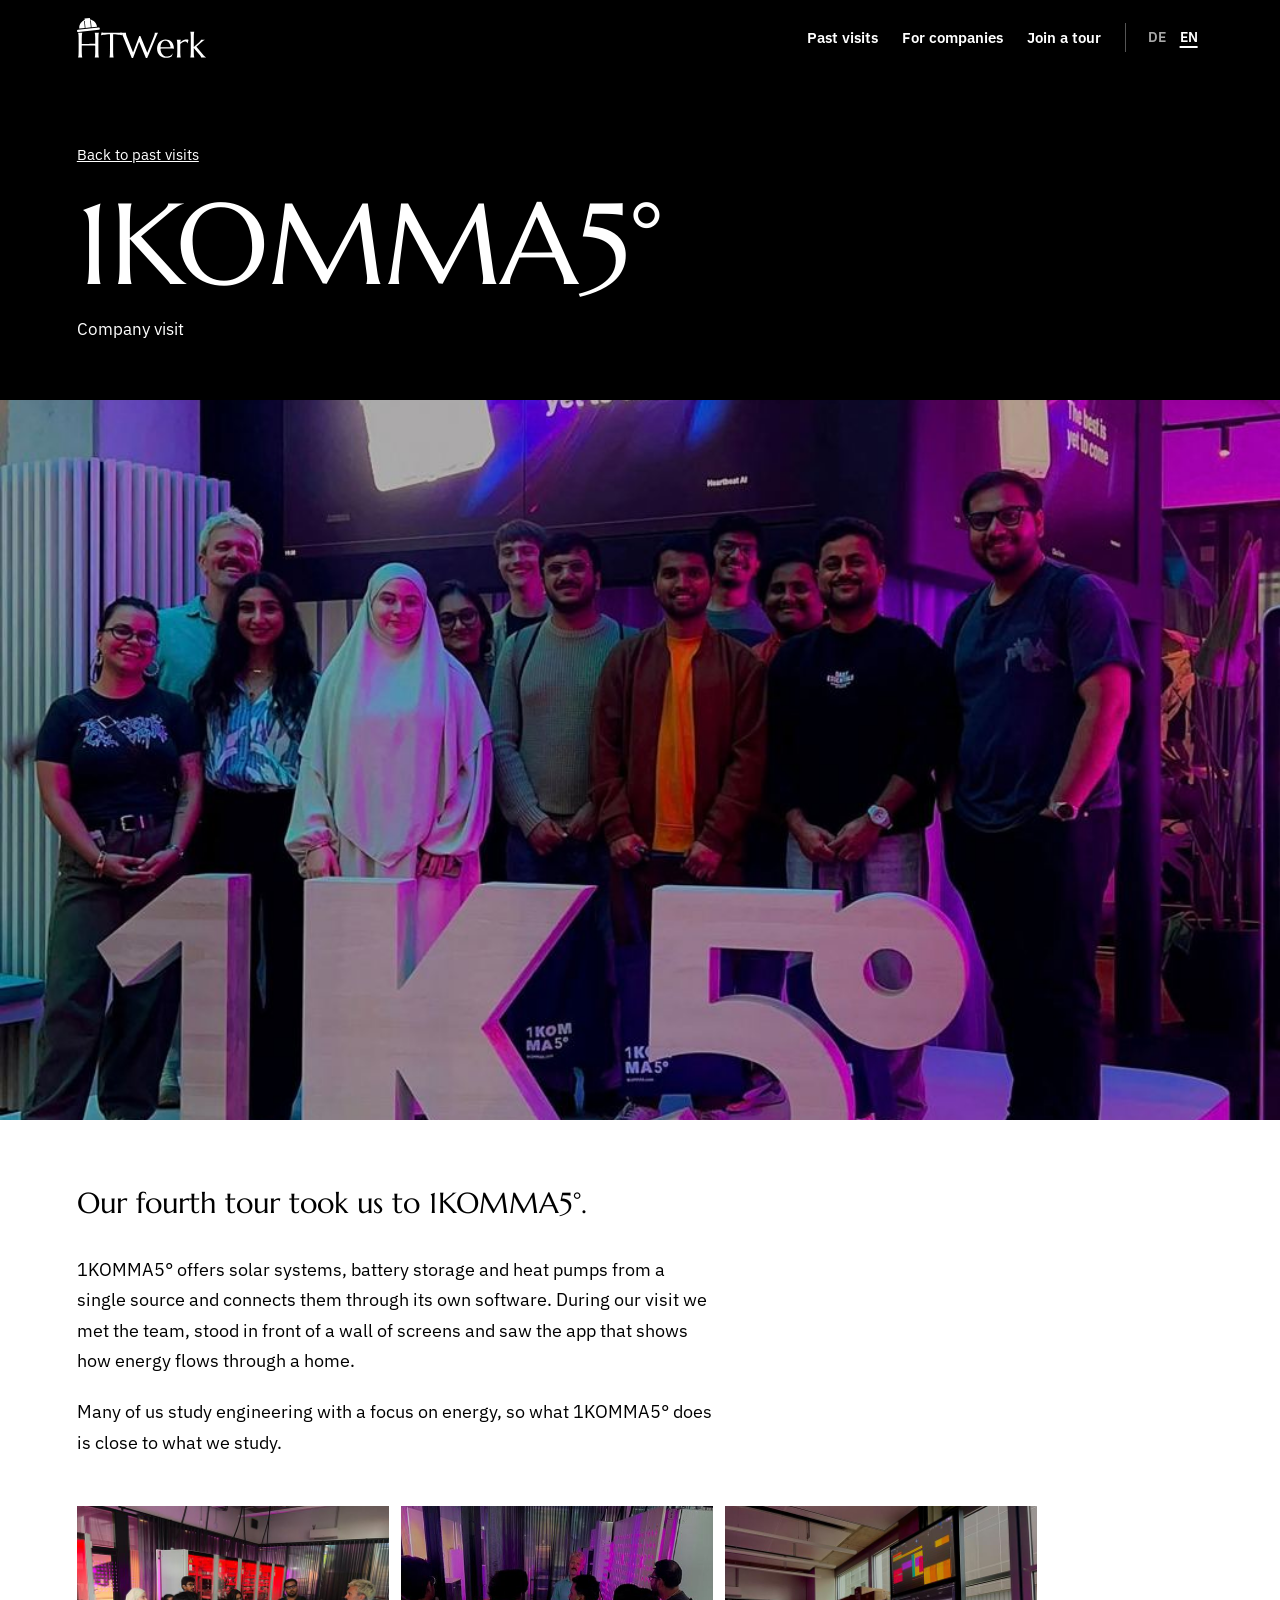
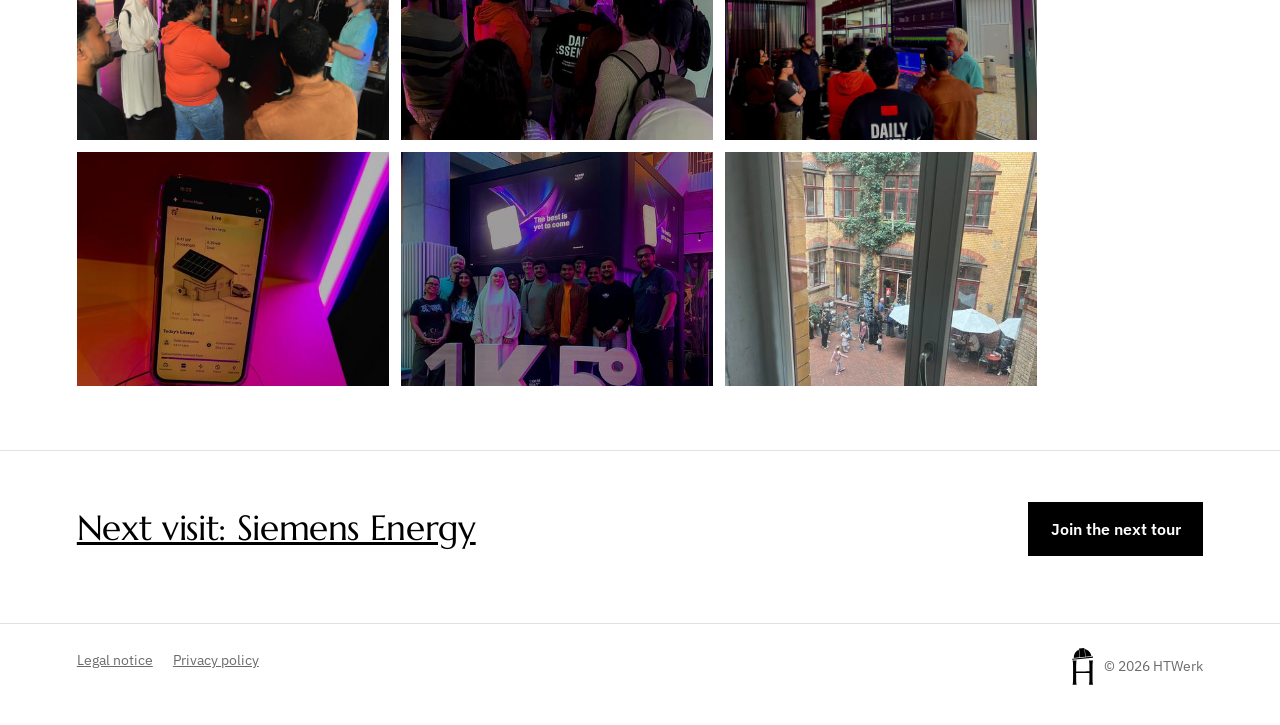
==== commit 4113f7da: "Eigene Seite für Unternehmen, Startseite mit zwei Wegweisern Co-Authored-By: Claude Opus 5.5 <norepl" ====
--- a/1komma5.html
+++ b/1komma5.html
@@ -60,6 +60,7 @@
 .gallery img{width:100%;height:auto;max-width:none;margin:0;aspect-ratio:4/3;object-fit:cover;transition:opacity .2s}
 .gallery img.p{object-position:50% 25%}
 .gallery a:hover img{opacity:.82}
+@media (max-width:30rem){.top nav a:first-child{display:none}.top nav{gap:1rem}}
 @media (max-width:40rem){.gallery{grid-template-columns:1fr 1fr;gap:.5rem}}
 .post blockquote{margin:2.5rem 0;padding-left:1.25rem;border-left:3px solid var(--black);font-family:"Marcellus",Georgia,serif;font-size:1.5rem;line-height:1.35}
 .next{border-top:1px solid var(--line);padding-top:3rem;padding-bottom:4rem;display:flex;justify-content:space-between;align-items:center;gap:1.5rem;flex-wrap:wrap}
@@ -78,6 +79,7 @@
   <a class="brand" href="index.html" aria-label="HTWerk"><svg viewBox="0 0 4799 1487" aria-hidden="true" focusable="false"><path d="M678 1027 c-17 -1 -38 -1 -64 -1 c-25 -1 -53 -1 -83 -1 c-31 -1 -62 -1 -95 -1 c-32 -1 -64 -1 -96 -1 c-31 0 -61 0 -89 0 c-28 1 -53 1 -74 2 v191 c0 36 1 68 2 95 c1 27 2 51 4 70 c1 20 3 36 6 50 c2 13 4 24 7 33 v3 h-154 v-3 c3 -9 5 -20 7 -33 c3 -14 5 -30 7 -50 c1 -19 3 -43 3 -70 c1 -27 2 -59 2 -95 v-418 c0 -36 -1 -68 -2 -95 c0 -27 -2 -51 -3 -71 c-2 -20 -4 -36 -7 -49 c-2 -14 -4 -25 -7 -34 v-2 h154 v2 c-3 9 -5 20 -7 34 c-3 13 -5 29 -6 49 c-2 20 -3 44 -4 71 c-1 27 -2 59 -2 95 v164 c23 1 48 2 76 2 c28 0 58 0 89 0 c30 0 62 -1 94 -1 c32 0 62 -1 92 -2 c30 0 58 -1 83 -2 c26 -1 49 -2 67 -2 v-159 c0 -36 0 -68 -1 -95 c-1 -27 -2 -51 -4 -71 c-1 -20 -3 -36 -6 -49 c-2 -14 -5 -25 -7 -34 v-2 h154 v2 c-3 9 -5 20 -8 34 c-2 13 -4 29 -6 49 c-1 20 -3 44 -3 71 c-1 27 -2 59 -2 95 v418 c0 36 1 68 2 95 c0 27 2 51 3 70 c2 20 4 36 6 50 c3 13 5 24 8 33 v3 h-154 v-3 c2 -9 5 -20 7 -33 c3 -14 5 -30 6 -50 c2 -19 3 -43 4 -70 c1 -27 1 -59 1 -95 Z M1226 603 c-50 0 -96 2 -137 7 c-40 4 -75 9 -105 14 c-34 7 -65 14 -92 21 l19 -103 c5 0 13 0 23 1 c10 0 22 1 34 1 c13 1 26 1 40 1 c14 0 27 0 40 1 c12 0 23 0 33 0 c9 1 16 1 21 1 h366 c4 0 11 0 21 -1 c9 0 20 0 33 0 c12 -1 25 -1 39 -1 c14 0 27 0 40 -1 c13 0 24 -1 34 -1 c11 -1 18 -1 23 -1 l19 103 c-27 -7 -58 -14 -92 -21 c-30 -5 -65 -10 -106 -14 c-40 -5 -86 -7 -136 -7 v613 c0 36 0 68 1 95 c2 27 3 51 4 70 c2 20 4 36 6 50 c2 13 5 24 7 33 v3 h-153 v-3 c3 -9 5 -20 7 -33 c2 -14 4 -30 6 -50 c2 -19 3 -43 4 -70 c1 -27 1 -59 1 -95 Z M2356 668 l257 623 l249 -612 c10 -25 17 -46 22 -64 c5 -17 7 -32 7 -45 c0 -3 0 -7 0 -11 c-1 -5 -1 -8 -2 -10 v-2 h127 v2 c-9 10 -18 25 -28 45 c-10 21 -22 46 -35 76 l-343 817 h-49 l-249 -606 l-228 606 h-48 l-314 -785 c-8 -18 -16 -36 -24 -53 c-8 -17 -15 -33 -22 -47 c-7 -13 -14 -25 -19 -34 c-6 -10 -10 -16 -13 -19 v-2 h178 v2 c-1 5 -2 9 -2 11 c0 3 0 6 0 9 c0 15 2 30 5 46 c4 17 10 36 19 59 l241 610 l231 -614 Z M3317 1478 c-48 0 -92 -7 -134 -22 c-41 -15 -77 -37 -108 -66 c-31 -29 -55 -65 -73 -107 c-17 -43 -26 -91 -26 -146 c0 -48 8 -93 24 -135 c16 -41 39 -77 67 -107 c29 -30 63 -54 101 -71 c38 -17 79 -26 124 -26 c44 0 85 8 122 23 c38 15 71 37 98 66 c28 29 50 65 66 107 c16 43 24 91 26 145 c-49 0 -97 -1 -145 -1 c-49 -1 -99 -1 -151 -1 c-37 0 -73 0 -109 1 c-35 0 -67 1 -95 1 c3 45 9 85 21 121 c11 36 27 67 47 92 c20 26 44 45 72 59 c29 14 61 20 97 20 c24 0 48 -3 70 -8 c22 -6 42 -14 60 -24 c18 -11 34 -23 48 -37 c14 -14 26 -29 36 -45 l8 4 l-48 114 c-23 12 -50 22 -83 31 c-32 8 -70 12 -115 12 Z M3232 1087 c42 0 85 0 128 0 c43 -1 82 -1 117 -3 c-4 -37 -11 -70 -21 -100 c-11 -29 -25 -54 -42 -75 c-16 -20 -36 -36 -59 -47 c-22 -11 -47 -17 -75 -17 c-24 0 -47 5 -68 16 c-21 11 -39 27 -54 47 c-16 21 -28 46 -37 76 c-10 30 -15 63 -17 102 c19 0 40 1 61 1 c21 0 44 0 67 0 Z M3729 1061 c0 -37 -1 -69 -2 -96 c-1 -27 -2 -50 -4 -70 c-1 -20 -3 -36 -6 -49 c-2 -14 -5 -25 -7 -34 v-2 h148 v2 c-3 10 -6 22 -9 36 c-2 14 -4 32 -5 55 c16 -14 32 -27 49 -39 c18 -13 35 -25 53 -34 c18 -10 36 -18 55 -24 c18 -6 37 -9 56 -9 c12 0 22 0 30 1 c9 2 16 3 23 5 c7 2 13 4 19 6 c5 3 11 5 16 7 l-32 123 l-10 -3 c-6 -19 -15 -34 -29 -45 c-14 -11 -34 -17 -58 -17 c-13 0 -27 2 -42 7 c-14 5 -29 11 -44 19 c-15 9 -30 18 -45 29 c-15 11 -29 23 -44 35 c0 12 -1 26 -1 40 c0 15 0 30 0 46 v166 c0 36 1 68 1 95 c1 27 3 51 4 70 c2 20 4 36 6 50 c2 13 5 24 7 33 v3 h-148 v-3 c2 -9 5 -20 7 -33 c3 -14 5 -30 6 -50 c2 -19 3 -43 4 -70 c1 -27 2 -59 2 -95 Z M4231 758 c0 -36 -1 -68 -2 -95 c-1 -27 -2 -50 -4 -70 c-1 -20 -3 -36 -6 -50 c-2 -13 -4 -24 -7 -33 v-2 h148 v2 c-2 9 -5 20 -7 33 c-2 14 -4 30 -6 50 c-1 20 -3 43 -4 70 c0 27 -1 59 -1 95 v320 l210 -188 c37 -32 55 -59 55 -80 h149 v2 c-11 4 -22 8 -32 13 c-10 6 -20 12 -30 19 c-10 8 -20 16 -31 25 c-11 9 -23 20 -36 31 l-188 171 l258 305 c8 10 16 19 25 29 c9 9 18 18 27 26 c9 8 18 16 26 22 c9 6 17 9 24 11 v3 h-186 c0 -11 -3 -23 -9 -35 c-6 -12 -16 -27 -31 -46 l-231 -274 v104 c0 36 1 68 1 95 c1 27 3 51 4 70 c2 20 4 36 6 50 c2 13 5 24 7 33 v3 h-148 v-3 c3 -9 5 -20 7 -33 c3 -14 5 -30 6 -50 c2 -19 3 -43 4 -70 c1 -27 2 -59 2 -95 Z M745 323 l-204 21 l-27 -257 l-26 3 l27 257 l-199 21 l-27 -258 l-26 3 l27 258 l-205 21 c-14 -137 70 -264 200 -317 l-6 -54 l200 -21 l5 54 c138 25 247 131 261 269 Z M36 437 l767 -80 c22 -3 42 13 44 35 c3 22 -13 42 -35 44 l-768 81 c-22 2 -41 -14 -44 -36 c-2 -22 14 -41 36 -44 Z"/></svg></a>
   <nav aria-label="Main">
     <a href="index.html#visits"><span lang="en">Past visits</span><span lang="de">Bisherige Besuche</span></a>
+    <a href="unternehmen.html"><span lang="en">For companies</span><span lang="de">Für Unternehmen</span></a>
     <a href="index.html#signup"><span lang="en">Join a tour</span><span lang="de">Anmelden</span></a>
     <span class="langsw" role="group" aria-label="Language / Sprache">
       <button type="button" data-setlang="de">DE</button><button type="button" data-setlang="en">EN</button>
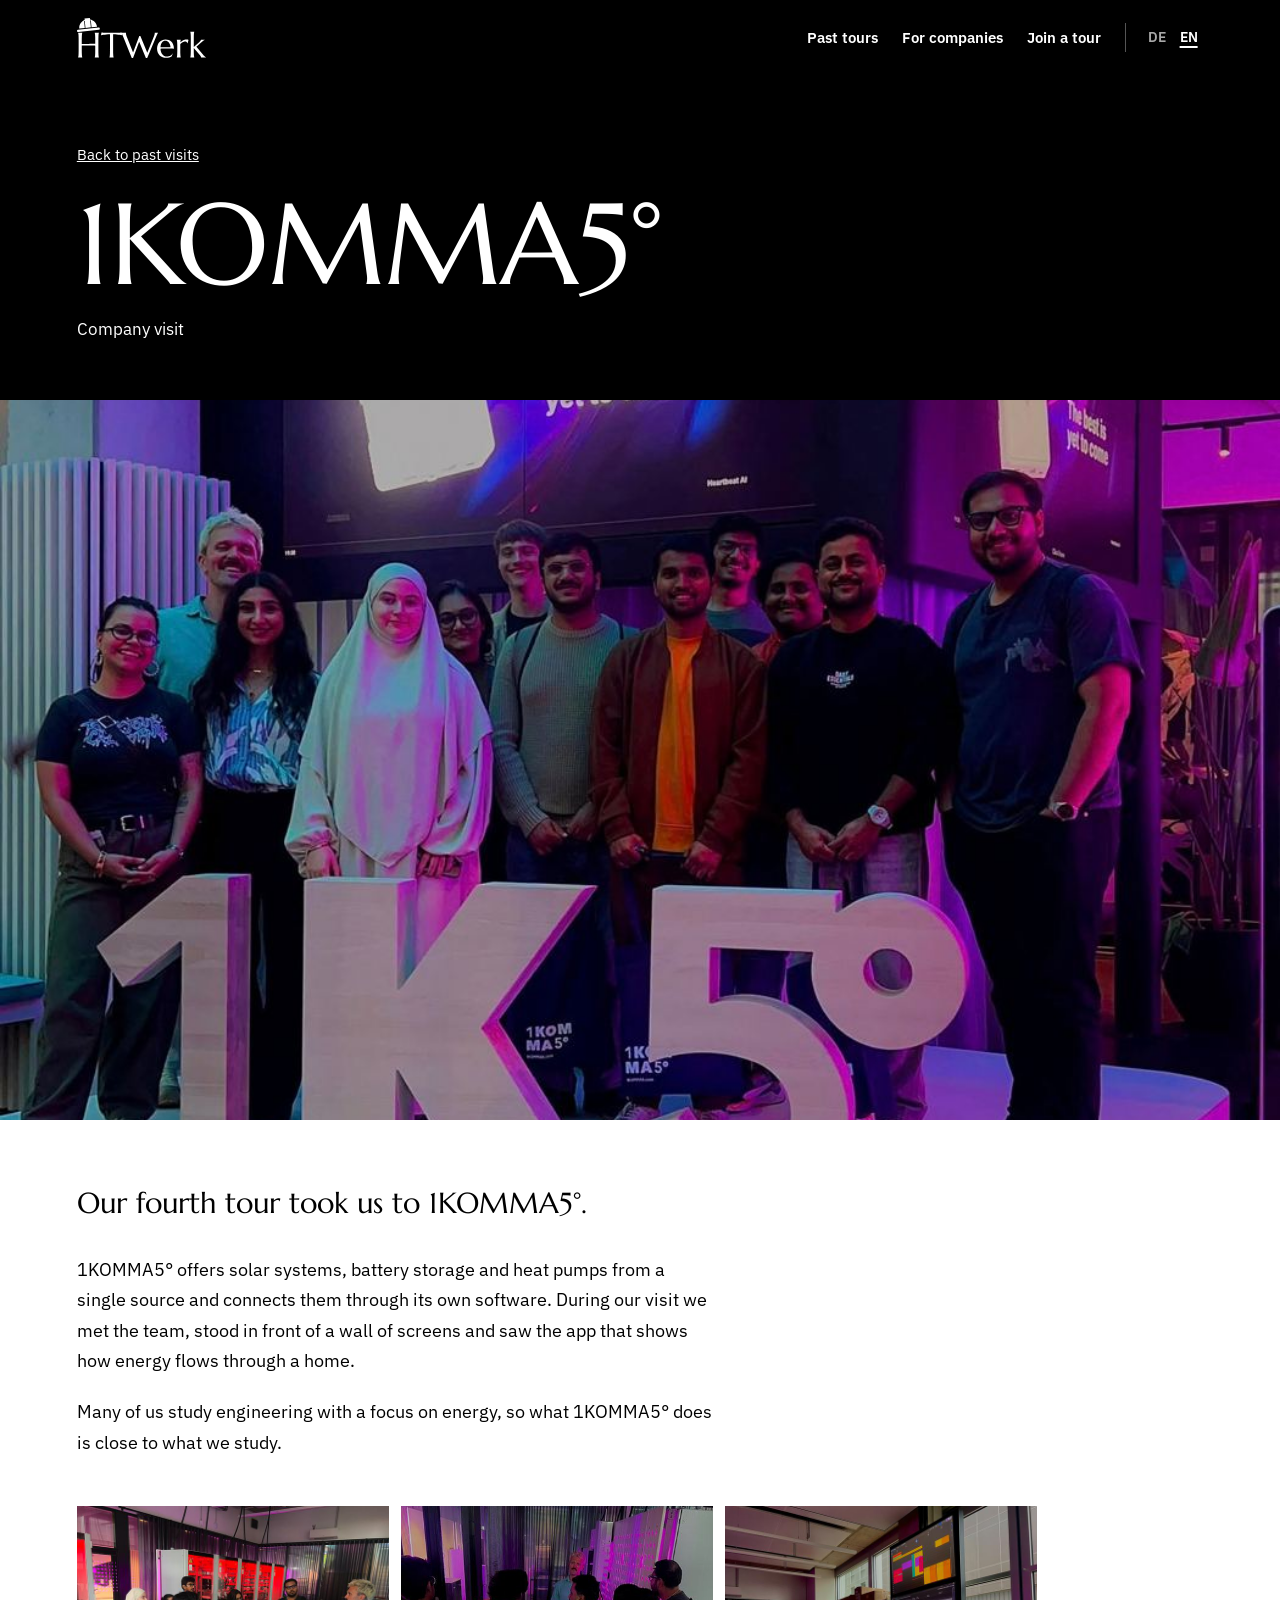
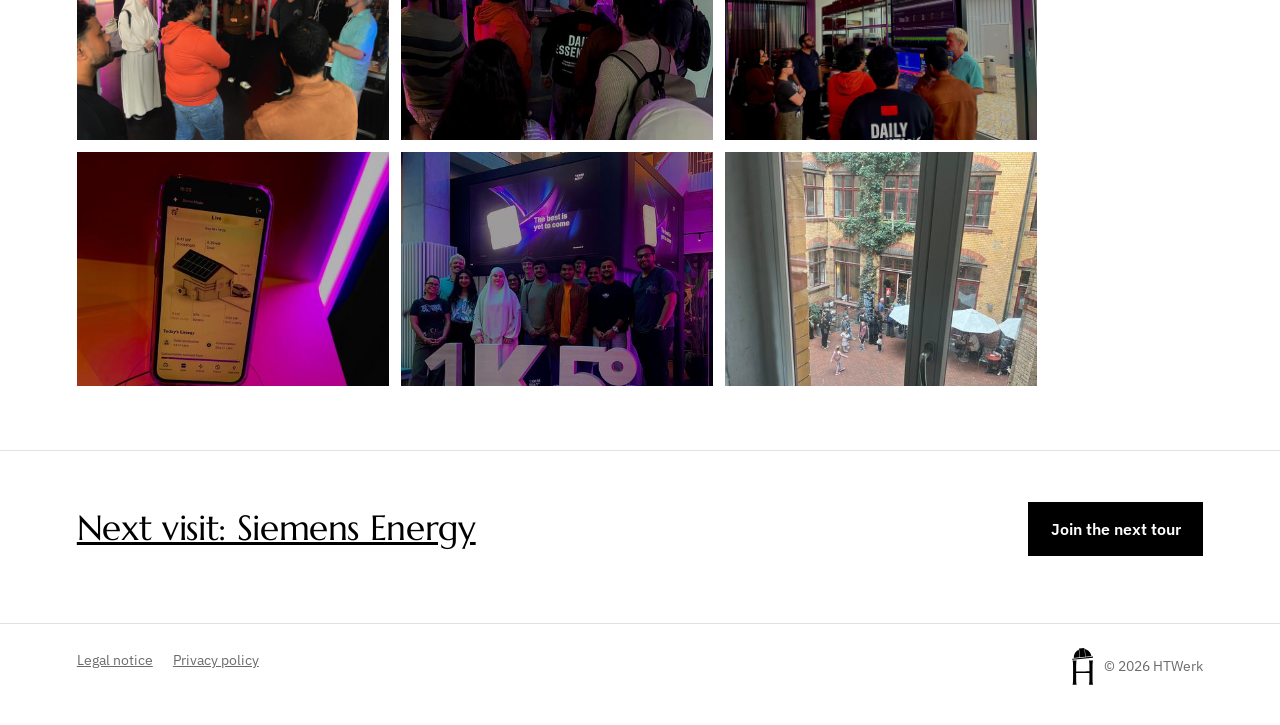
==== commit 60ac16c2: "Bisherige Touren: Pfeile mittig über dem Slider statt Leiste darunter Co-Authored-By: Claude Opus 5." ====
--- a/1komma5.html
+++ b/1komma5.html
@@ -78,7 +78,7 @@
 <header class="top pad">
   <a class="brand" href="index.html" aria-label="HTWerk"><svg viewBox="0 0 4799 1487" aria-hidden="true" focusable="false"><path d="M678 1027 c-17 -1 -38 -1 -64 -1 c-25 -1 -53 -1 -83 -1 c-31 -1 -62 -1 -95 -1 c-32 -1 -64 -1 -96 -1 c-31 0 -61 0 -89 0 c-28 1 -53 1 -74 2 v191 c0 36 1 68 2 95 c1 27 2 51 4 70 c1 20 3 36 6 50 c2 13 4 24 7 33 v3 h-154 v-3 c3 -9 5 -20 7 -33 c3 -14 5 -30 7 -50 c1 -19 3 -43 3 -70 c1 -27 2 -59 2 -95 v-418 c0 -36 -1 -68 -2 -95 c0 -27 -2 -51 -3 -71 c-2 -20 -4 -36 -7 -49 c-2 -14 -4 -25 -7 -34 v-2 h154 v2 c-3 9 -5 20 -7 34 c-3 13 -5 29 -6 49 c-2 20 -3 44 -4 71 c-1 27 -2 59 -2 95 v164 c23 1 48 2 76 2 c28 0 58 0 89 0 c30 0 62 -1 94 -1 c32 0 62 -1 92 -2 c30 0 58 -1 83 -2 c26 -1 49 -2 67 -2 v-159 c0 -36 0 -68 -1 -95 c-1 -27 -2 -51 -4 -71 c-1 -20 -3 -36 -6 -49 c-2 -14 -5 -25 -7 -34 v-2 h154 v2 c-3 9 -5 20 -8 34 c-2 13 -4 29 -6 49 c-1 20 -3 44 -3 71 c-1 27 -2 59 -2 95 v418 c0 36 1 68 2 95 c0 27 2 51 3 70 c2 20 4 36 6 50 c3 13 5 24 8 33 v3 h-154 v-3 c2 -9 5 -20 7 -33 c3 -14 5 -30 6 -50 c2 -19 3 -43 4 -70 c1 -27 1 -59 1 -95 Z M1226 603 c-50 0 -96 2 -137 7 c-40 4 -75 9 -105 14 c-34 7 -65 14 -92 21 l19 -103 c5 0 13 0 23 1 c10 0 22 1 34 1 c13 1 26 1 40 1 c14 0 27 0 40 1 c12 0 23 0 33 0 c9 1 16 1 21 1 h366 c4 0 11 0 21 -1 c9 0 20 0 33 0 c12 -1 25 -1 39 -1 c14 0 27 0 40 -1 c13 0 24 -1 34 -1 c11 -1 18 -1 23 -1 l19 103 c-27 -7 -58 -14 -92 -21 c-30 -5 -65 -10 -106 -14 c-40 -5 -86 -7 -136 -7 v613 c0 36 0 68 1 95 c2 27 3 51 4 70 c2 20 4 36 6 50 c2 13 5 24 7 33 v3 h-153 v-3 c3 -9 5 -20 7 -33 c2 -14 4 -30 6 -50 c2 -19 3 -43 4 -70 c1 -27 1 -59 1 -95 Z M2356 668 l257 623 l249 -612 c10 -25 17 -46 22 -64 c5 -17 7 -32 7 -45 c0 -3 0 -7 0 -11 c-1 -5 -1 -8 -2 -10 v-2 h127 v2 c-9 10 -18 25 -28 45 c-10 21 -22 46 -35 76 l-343 817 h-49 l-249 -606 l-228 606 h-48 l-314 -785 c-8 -18 -16 -36 -24 -53 c-8 -17 -15 -33 -22 -47 c-7 -13 -14 -25 -19 -34 c-6 -10 -10 -16 -13 -19 v-2 h178 v2 c-1 5 -2 9 -2 11 c0 3 0 6 0 9 c0 15 2 30 5 46 c4 17 10 36 19 59 l241 610 l231 -614 Z M3317 1478 c-48 0 -92 -7 -134 -22 c-41 -15 -77 -37 -108 -66 c-31 -29 -55 -65 -73 -107 c-17 -43 -26 -91 -26 -146 c0 -48 8 -93 24 -135 c16 -41 39 -77 67 -107 c29 -30 63 -54 101 -71 c38 -17 79 -26 124 -26 c44 0 85 8 122 23 c38 15 71 37 98 66 c28 29 50 65 66 107 c16 43 24 91 26 145 c-49 0 -97 -1 -145 -1 c-49 -1 -99 -1 -151 -1 c-37 0 -73 0 -109 1 c-35 0 -67 1 -95 1 c3 45 9 85 21 121 c11 36 27 67 47 92 c20 26 44 45 72 59 c29 14 61 20 97 20 c24 0 48 -3 70 -8 c22 -6 42 -14 60 -24 c18 -11 34 -23 48 -37 c14 -14 26 -29 36 -45 l8 4 l-48 114 c-23 12 -50 22 -83 31 c-32 8 -70 12 -115 12 Z M3232 1087 c42 0 85 0 128 0 c43 -1 82 -1 117 -3 c-4 -37 -11 -70 -21 -100 c-11 -29 -25 -54 -42 -75 c-16 -20 -36 -36 -59 -47 c-22 -11 -47 -17 -75 -17 c-24 0 -47 5 -68 16 c-21 11 -39 27 -54 47 c-16 21 -28 46 -37 76 c-10 30 -15 63 -17 102 c19 0 40 1 61 1 c21 0 44 0 67 0 Z M3729 1061 c0 -37 -1 -69 -2 -96 c-1 -27 -2 -50 -4 -70 c-1 -20 -3 -36 -6 -49 c-2 -14 -5 -25 -7 -34 v-2 h148 v2 c-3 10 -6 22 -9 36 c-2 14 -4 32 -5 55 c16 -14 32 -27 49 -39 c18 -13 35 -25 53 -34 c18 -10 36 -18 55 -24 c18 -6 37 -9 56 -9 c12 0 22 0 30 1 c9 2 16 3 23 5 c7 2 13 4 19 6 c5 3 11 5 16 7 l-32 123 l-10 -3 c-6 -19 -15 -34 -29 -45 c-14 -11 -34 -17 -58 -17 c-13 0 -27 2 -42 7 c-14 5 -29 11 -44 19 c-15 9 -30 18 -45 29 c-15 11 -29 23 -44 35 c0 12 -1 26 -1 40 c0 15 0 30 0 46 v166 c0 36 1 68 1 95 c1 27 3 51 4 70 c2 20 4 36 6 50 c2 13 5 24 7 33 v3 h-148 v-3 c2 -9 5 -20 7 -33 c3 -14 5 -30 6 -50 c2 -19 3 -43 4 -70 c1 -27 2 -59 2 -95 Z M4231 758 c0 -36 -1 -68 -2 -95 c-1 -27 -2 -50 -4 -70 c-1 -20 -3 -36 -6 -50 c-2 -13 -4 -24 -7 -33 v-2 h148 v2 c-2 9 -5 20 -7 33 c-2 14 -4 30 -6 50 c-1 20 -3 43 -4 70 c0 27 -1 59 -1 95 v320 l210 -188 c37 -32 55 -59 55 -80 h149 v2 c-11 4 -22 8 -32 13 c-10 6 -20 12 -30 19 c-10 8 -20 16 -31 25 c-11 9 -23 20 -36 31 l-188 171 l258 305 c8 10 16 19 25 29 c9 9 18 18 27 26 c9 8 18 16 26 22 c9 6 17 9 24 11 v3 h-186 c0 -11 -3 -23 -9 -35 c-6 -12 -16 -27 -31 -46 l-231 -274 v104 c0 36 1 68 1 95 c1 27 3 51 4 70 c2 20 4 36 6 50 c2 13 5 24 7 33 v3 h-148 v-3 c3 -9 5 -20 7 -33 c3 -14 5 -30 6 -50 c2 -19 3 -43 4 -70 c1 -27 2 -59 2 -95 Z M745 323 l-204 21 l-27 -257 l-26 3 l27 257 l-199 21 l-27 -258 l-26 3 l27 258 l-205 21 c-14 -137 70 -264 200 -317 l-6 -54 l200 -21 l5 54 c138 25 247 131 261 269 Z M36 437 l767 -80 c22 -3 42 13 44 35 c3 22 -13 42 -35 44 l-768 81 c-22 2 -41 -14 -44 -36 c-2 -22 14 -41 36 -44 Z"/></svg></a>
   <nav aria-label="Main">
-    <a href="index.html#visits"><span lang="en">Past visits</span><span lang="de">Bisherige Besuche</span></a>
+    <a href="index.html#visits"><span lang="en">Past tours</span><span lang="de">Bisherige Touren</span></a>
     <a href="unternehmen.html"><span lang="en">For companies</span><span lang="de">Für Unternehmen</span></a>
     <a href="index.html#signup"><span lang="en">Join a tour</span><span lang="de">Anmelden</span></a>
     <span class="langsw" role="group" aria-label="Language / Sprache">
